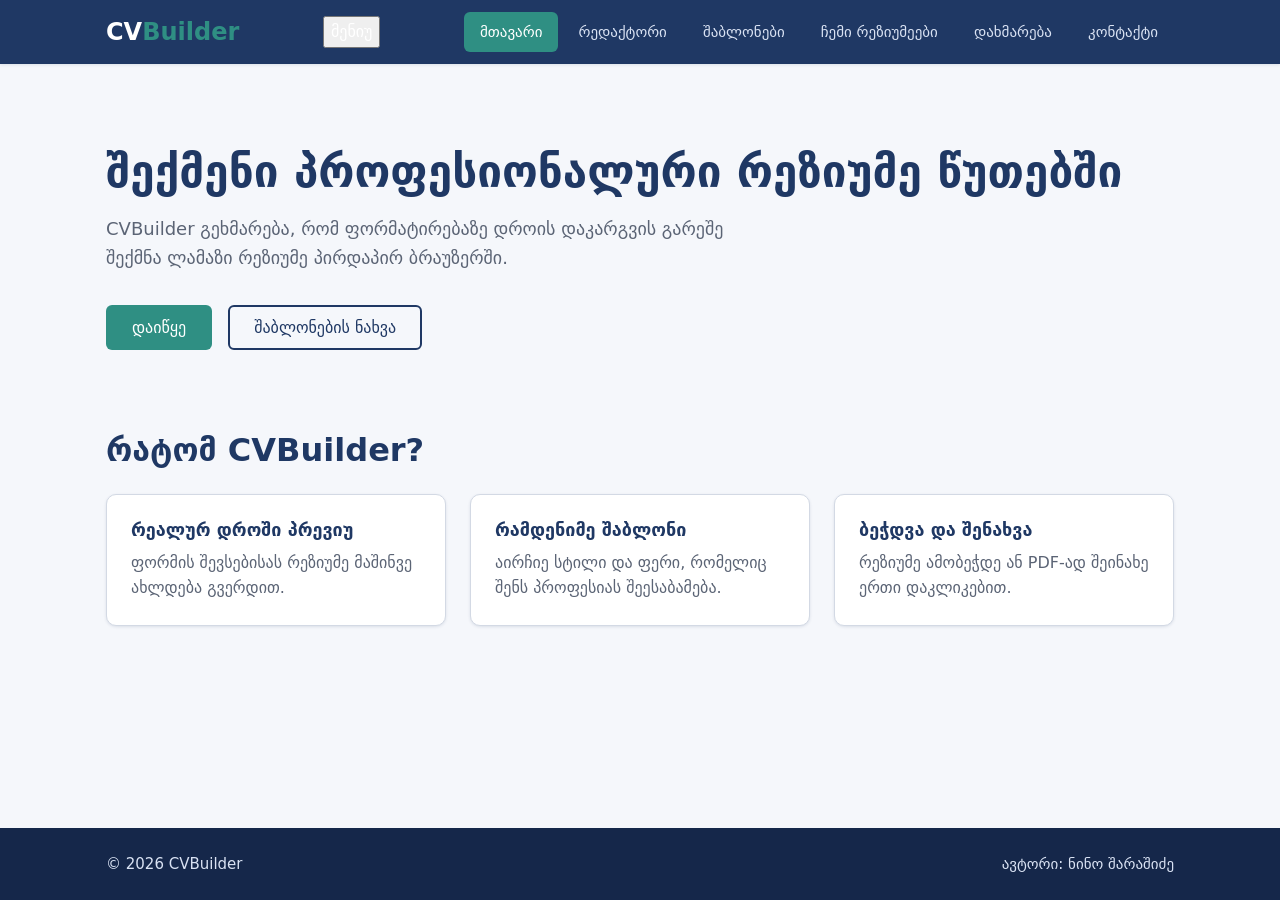
==== index.html @ b23bd36c "feat: add live preview editor, dynamic fields and saved CV list" ====
<!DOCTYPE html>
<html lang="ka">
<head>
  <meta charset="UTF-8">
  <meta name="viewport" content="width=device-width, initial-scale=1.0">
  <title>CVBuilder | მთავარი</title>
  <link rel="stylesheet" href="css/style.css">
  <link rel="stylesheet" href="css/layout.css">
  <link rel="stylesheet" href="css/components.css">
</head>
<body>
  <header class="site-header">
    <div class="container">
      <a class="logo" href="index.html">CV<span>Builder</span></a>
      <button type="button" class="nav-toggle" aria-expanded="false" aria-controls="site-nav">მენიუ</button>
      <nav class="site-nav" id="site-nav" aria-label="მთავარი ნავიგაცია">
        <ul>
          <li><a class="nav-link" href="index.html" aria-current="page">მთავარი</a></li>
          <li><a class="nav-link" href="pages/editor.html">რედაქტორი</a></li>
          <li><a class="nav-link" href="pages/templates.html">შაბლონები</a></li>
          <li><a class="nav-link" href="pages/my-cvs.html">ჩემი რეზიუმეები</a></li>
          <li><a class="nav-link" href="pages/help.html">დახმარება</a></li>
          <li><a class="nav-link" href="pages/contact.html">კონტაქტი</a></li>
        </ul>
      </nav>
    </div>
  </header>

  <main>
    <section class="hero">
      <h1>შექმენი პროფესიონალური რეზიუმე წუთებში</h1>
      <p>CVBuilder გეხმარება, რომ ფორმატირებაზე დროის დაკარგვის გარეშე შექმნა ლამაზი რეზიუმე პირდაპირ ბრაუზერში.</p>
      <div class="hero-actions">
        <a class="btn btn-primary" href="pages/editor.html">დაიწყე</a>
        <a class="btn btn-outline" href="pages/templates.html">შაბლონების ნახვა</a>
      </div>
    </section>

    <section>
      <h2>რატომ CVBuilder?</h2>
      <div class="card-grid" style="margin-top: var(--space-lg);">
        <article class="card">
          <h3>რეალურ დროში პრევიუ</h3>
          <p>ფორმის შევსებისას რეზიუმე მაშინვე ახლდება გვერდით.</p>
        </article>
        <article class="card">
          <h3>რამდენიმე შაბლონი</h3>
          <p>აირჩიე სტილი და ფერი, რომელიც შენს პროფესიას შეესაბამება.</p>
        </article>
        <article class="card">
          <h3>ბეჭდვა და შენახვა</h3>
          <p>რეზიუმე ამობეჭდე ან PDF-ად შეინახე ერთი დაკლიკებით.</p>
        </article>
      </div>
    </section>
  </main>

  <footer class="site-footer">
    <div class="container">
      <p>&copy; 2026 CVBuilder</p>
      <p>ავტორი: ნინო შარაშიძე</p>
    </div>
  </footer>

  <script type="module" src="js/main.js"></script>
</body>
</html>
---- css/style.css ----
/* ==========================================================
   CVBuilder | გლობალური სტილები
   CSS ცვლადები, reset და ტიპოგრაფია
   ========================================================== */

/* ---------- 1. CSS ცვლადები ---------- */
:root {
  /* ფერების პალიტრა */
  --color-primary: #1f3864;
  --color-primary-dark: #15274a;
  --color-primary-light: #d9e2f3;
  --color-accent: #2f8f83;
  --color-accent-dark: #236e64;
  --color-bg: #f5f7fb;
  --color-surface: #ffffff;
  --color-text: #1f2937;
  --color-text-muted: #5b6475;
  --color-border: #d3d9e4;
  --color-danger: #c0392b;
  --color-success: #2e7d32;

  /* შრიფტები */
  --font-main: "Noto Sans Georgian", "Sylfaen", system-ui, -apple-system, "Segoe UI", sans-serif;
  --font-mono: Consolas, "Courier New", monospace;

  /* ტექსტის ზომები */
  --fs-xs: 0.8125rem;
  --fs-sm: 0.9375rem;
  --fs-base: 1rem;
  --fs-lg: 1.125rem;
  --fs-xl: 1.5rem;
  --fs-2xl: 2rem;
  --fs-3xl: 2.75rem;

  /* წონა და line-height */
  --fw-regular: 400;
  --fw-medium: 500;
  --fw-bold: 700;
  --lh-tight: 1.25;
  --lh-base: 1.6;

  /* დაშორებები */
  --space-xs: 0.25rem;
  --space-sm: 0.5rem;
  --space-md: 1rem;
  --space-lg: 1.5rem;
  --space-xl: 2.5rem;
  --space-2xl: 4rem;

  /* ფორმები, ჩრდილები, ანიმაცია */
  --radius-sm: 6px;
  --radius-md: 10px;
  --radius-lg: 16px;
  --shadow-sm: 0 1px 3px rgba(31, 56, 100, 0.12);
  --shadow-md: 0 6px 18px rgba(31, 56, 100, 0.14);
  --transition: 0.2s ease;

  /* განლაგების ზომები */
  --container-width: 1100px;
  --header-height: 4rem;
}

/* ---------- 2. Reset ---------- */
*,
*::before,
*::after {
  box-sizing: border-box;
}

* {
  margin: 0;
}

img,
svg {
  display: block;
  max-width: 100%;
}

button,
input,
textarea,
select {
  font: inherit;
  color: inherit;
}

ul[class],
ol[class] {
  list-style: none;
  padding: 0;
}

/* ---------- 3. ტიპოგრაფია ---------- */
html {
  font-size: 100%;
  scroll-behavior: smooth;
}

body {
  font-family: var(--font-main);
  font-size: var(--fs-base);
  font-weight: var(--fw-regular);
  line-height: var(--lh-base);
  color: var(--color-text);
  background-color: var(--color-bg);
}

h1,
h2,
h3,
h4 {
  font-weight: var(--fw-bold);
  line-height: var(--lh-tight);
  color: var(--color-primary);
}

h1 {
  font-size: var(--fs-3xl);
}

h2 {
  font-size: var(--fs-2xl);
}

h3 {
  font-size: var(--fs-xl);
}

h4 {
  font-size: var(--fs-lg);
}

p {
  margin-bottom: var(--space-md);
}

a {
  color: var(--color-accent-dark);
  text-decoration: none;
  transition: color var(--transition);
}

a:hover {
  color: var(--color-primary);
  text-decoration: underline;
}

small,
.text-small {
  font-size: var(--fs-sm);
  color: var(--color-text-muted);
}

.text-muted {
  color: var(--color-text-muted);
}

code {
  font-family: var(--font-mono);
  font-size: var(--fs-sm);
  background-color: var(--color-primary-light);
  padding: 0 var(--space-xs);
  border-radius: var(--radius-sm);
}
---- css/layout.css ----
/* ==========================================================
   CVBuilder | განლაგება (Flexbox და Grid)
   ========================================================== */

/* ---------- გვერდის ჩონჩხი: header, main, footer ---------- */
body {
  display: flex;
  flex-direction: column;
  min-height: 100vh;
}

main {
  flex: 1;
  width: 100%;
  max-width: var(--container-width);
  margin-inline: auto;
  padding: var(--space-xl) var(--space-md);
}

.container {
  width: 100%;
  max-width: var(--container-width);
  margin-inline: auto;
  padding-inline: var(--space-md);
}

/* ---------- Header და ნავიგაცია (Flexbox) ---------- */
.site-header {
  background-color: var(--color-primary);
  color: var(--color-surface);
  box-shadow: var(--shadow-sm);
}

.site-header .container {
  display: flex;
  align-items: center;
  justify-content: space-between;
  flex-wrap: wrap;
  gap: var(--space-md);
  min-height: var(--header-height);
}

.site-nav ul {
  display: flex;
  flex-wrap: wrap;
  gap: var(--space-xs);
  list-style: none;
  padding: 0;
}

/* ---------- Footer (Flexbox) ---------- */
.site-footer {
  background-color: var(--color-primary-dark);
  color: var(--color-primary-light);
  font-size: var(--fs-sm);
}

.site-footer .container {
  display: flex;
  align-items: center;
  justify-content: space-between;
  flex-wrap: wrap;
  gap: var(--space-sm);
  padding-block: var(--space-lg);
}

.site-footer p {
  margin: 0;
}

/* ---------- გვერდის სათაური ---------- */
.page-header {
  margin-bottom: var(--space-xl);
}

.page-header h1 {
  margin-bottom: var(--space-sm);
}

.page-header p {
  font-size: var(--fs-lg);
  color: var(--color-text-muted);
  margin-bottom: 0;
}

/* ---------- Hero (მთავარი გვერდი) ---------- */
.hero {
  display: flex;
  flex-direction: column;
  align-items: flex-start;
  gap: var(--space-md);
  padding-block: var(--space-xl);
  margin-bottom: var(--space-xl);
}

.hero p {
  max-width: 40rem;
  font-size: var(--fs-lg);
  color: var(--color-text-muted);
}

.hero-actions {
  display: flex;
  flex-wrap: wrap;
  gap: var(--space-md);
}

/* ---------- ბარათების ბადე (Grid) ---------- */
.card-grid {
  display: grid;
  grid-template-columns: repeat(auto-fit, minmax(16rem, 1fr));
  gap: var(--space-lg);
}

/* ---------- რედაქტორი: ფორმა + პრევიუ (Grid) ---------- */
.editor-layout {
  display: grid;
  grid-template-columns: 1fr 1fr;
  gap: var(--space-lg);
  align-items: start;
}

.form-row {
  display: grid;
  grid-template-columns: 1fr 1fr;
  gap: var(--space-md);
}

/* ---------- Responsive ---------- */
@media (max-width: 900px) {
  .editor-layout {
    grid-template-columns: 1fr;
  }
}

@media (max-width: 600px) {
  .form-row {
    grid-template-columns: 1fr;
  }

  .site-header .container,
  .site-footer .container {
    flex-direction: column;
    align-items: flex-start;
  }
}
---- css/components.css ----
/* ==========================================================
   CVBuilder | კომპონენტები
   ლოგო, ნავიგაცია, ღილაკები, ბარათები, ფორმები, აკორდეონი
   ========================================================== */

/* ---------- ლოგო ---------- */
.logo {
  font-size: var(--fs-xl);
  font-weight: var(--fw-bold);
  color: var(--color-surface);
}

.logo:hover {
  color: var(--color-surface);
  text-decoration: none;
}

.logo span {
  color: var(--color-accent);
}

/* ---------- ნავიგაცია ---------- */
.nav-link {
  display: block;
  padding: var(--space-sm) var(--space-md);
  border-radius: var(--radius-sm);
  font-size: var(--fs-sm);
  font-weight: var(--fw-medium);
  color: var(--color-primary-light);
  transition: background-color var(--transition), color var(--transition);
}

.nav-link:hover {
  background-color: var(--color-primary-dark);
  color: var(--color-surface);
  text-decoration: none;
}

.nav-link[aria-current="page"] {
  background-color: var(--color-accent);
  color: var(--color-surface);
}

/* ---------- ღილაკები ---------- */
.btn {
  display: inline-block;
  padding: var(--space-sm) var(--space-lg);
  border: 2px solid transparent;
  border-radius: var(--radius-sm);
  font-size: var(--fs-base);
  font-weight: var(--fw-medium);
  line-height: var(--lh-base);
  text-align: center;
  cursor: pointer;
  transition: background-color var(--transition), color var(--transition), box-shadow var(--transition);
}

.btn:hover {
  text-decoration: none;
  box-shadow: var(--shadow-md);
}

.btn:focus-visible {
  outline: 3px solid var(--color-accent);
  outline-offset: 2px;
}

.btn-primary {
  background-color: var(--color-accent);
  color: var(--color-surface);
}

.btn-primary:hover {
  background-color: var(--color-accent-dark);
  color: var(--color-surface);
}

.btn-outline {
  background-color: transparent;
  border-color: var(--color-primary);
  color: var(--color-primary);
}

.btn-outline:hover {
  background-color: var(--color-primary);
  color: var(--color-surface);
}

.btn-danger {
  background-color: var(--color-danger);
  color: var(--color-surface);
}

/* ---------- ბარათები ---------- */
.card {
  display: flex;
  flex-direction: column;
  gap: var(--space-sm);
  padding: var(--space-lg);
  background-color: var(--color-surface);
  border: 1px solid var(--color-border);
  border-radius: var(--radius-md);
  box-shadow: var(--shadow-sm);
  transition: box-shadow var(--transition), transform var(--transition);
}

.card:hover {
  box-shadow: var(--shadow-md);
  transform: translateY(calc(var(--space-xs) * -1));
}

.card h3 {
  font-size: var(--fs-lg);
}

.card p {
  margin-bottom: 0;
  color: var(--color-text-muted);
}

.card .btn {
  align-self: flex-start;
  margin-top: auto;
}

.badge {
  align-self: flex-start;
  padding: var(--space-xs) var(--space-sm);
  background-color: var(--color-primary-light);
  color: var(--color-primary);
  border-radius: var(--radius-sm);
  font-size: var(--fs-xs);
  font-weight: var(--fw-bold);
}

/* ---------- ფორმის ველები ---------- */
.form-group {
  display: flex;
  flex-direction: column;
  gap: var(--space-xs);
  margin-bottom: var(--space-md);
}

.form-group label {
  font-size: var(--fs-sm);
  font-weight: var(--fw-medium);
  color: var(--color-primary);
}

input[type="text"],
input[type="email"],
input[type="tel"],
input[type="date"],
textarea,
select {
  width: 100%;
  padding: var(--space-sm) var(--space-md);
  background-color: var(--color-surface);
  border: 1px solid var(--color-border);
  border-radius: var(--radius-sm);
  transition: border-color var(--transition), box-shadow var(--transition);
}

textarea {
  min-height: 7rem;
  resize: vertical;
}

input:focus,
textarea:focus,
select:focus {
  outline: none;
  border-color: var(--color-accent);
  box-shadow: 0 0 0 3px var(--color-primary-light);
}

.field-error {
  font-size: var(--fs-xs);
  color: var(--color-danger);
}

fieldset {
  padding: var(--space-md);
  margin-bottom: var(--space-md);
  border: 1px solid var(--color-border);
  border-radius: var(--radius-md);
}

legend {
  padding-inline: var(--space-sm);
  font-weight: var(--fw-bold);
  color: var(--color-primary);
}

/* ---------- რეზიუმეს პრევიუს პანელი ---------- */
.preview-panel {
  min-height: 24rem;
  padding: var(--space-lg);
  background-color: var(--color-surface);
  border: 1px solid var(--color-border);
  border-radius: var(--radius-md);
  box-shadow: var(--shadow-md);
}

/* ---------- აკორდეონი (details) ---------- */
details {
  margin-bottom: var(--space-md);
  background-color: var(--color-surface);
  border: 1px solid var(--color-border);
  border-radius: var(--radius-md);
}

summary {
  padding: var(--space-md) var(--space-lg);
  font-weight: var(--fw-medium);
  color: var(--color-primary);
  cursor: pointer;
}

details[open] summary {
  border-bottom: 1px solid var(--color-border);
}

details p {
  padding: var(--space-md) var(--space-lg);
  margin: 0;
}
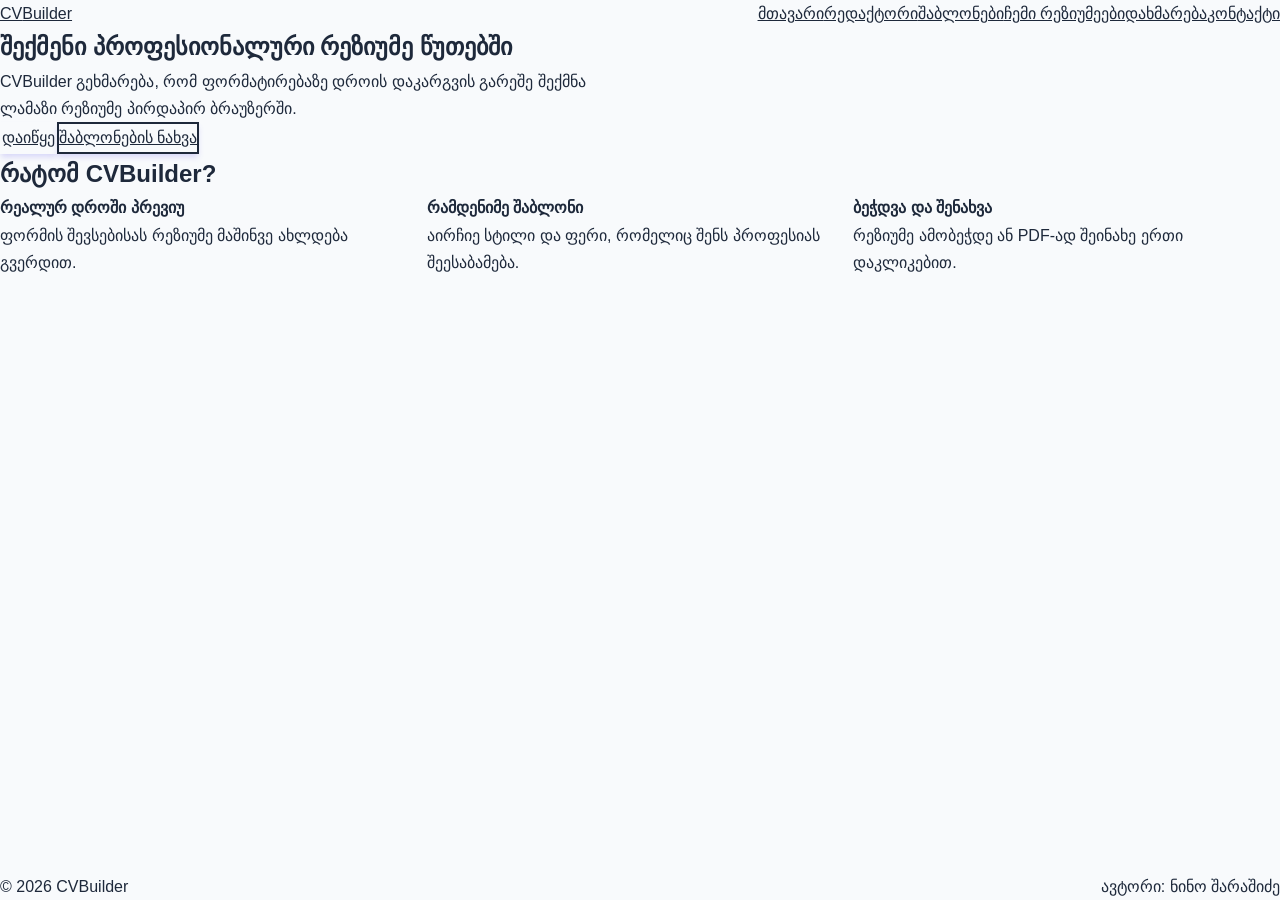
==== commit 3f9f360d: "Enhance UI design with modern variables, shadows, and smooth transitions" ====
--- a/index.html
+++ b/index.html
@@ -1,67 +1,87 @@
-<!DOCTYPE html>
+<!doctype html>
 <html lang="ka">
-<head>
-  <meta charset="UTF-8">
-  <meta name="viewport" content="width=device-width, initial-scale=1.0">
-  <title>CVBuilder | მთავარი</title>
-  <link rel="stylesheet" href="css/style.css">
-  <link rel="stylesheet" href="css/layout.css">
-  <link rel="stylesheet" href="css/components.css">
-</head>
-<body>
-  <header class="site-header">
-    <div class="container">
-      <a class="logo" href="index.html">CV<span>Builder</span></a>
-      <button type="button" class="nav-toggle" aria-expanded="false" aria-controls="site-nav">მენიუ</button>
-      <nav class="site-nav" id="site-nav" aria-label="მთავარი ნავიგაცია">
-        <ul>
-          <li><a class="nav-link" href="index.html" aria-current="page">მთავარი</a></li>
-          <li><a class="nav-link" href="pages/editor.html">რედაქტორი</a></li>
-          <li><a class="nav-link" href="pages/templates.html">შაბლონები</a></li>
-          <li><a class="nav-link" href="pages/my-cvs.html">ჩემი რეზიუმეები</a></li>
-          <li><a class="nav-link" href="pages/help.html">დახმარება</a></li>
-          <li><a class="nav-link" href="pages/contact.html">კონტაქტი</a></li>
-        </ul>
-      </nav>
-    </div>
-  </header>
+  <head>
+    <meta charset="UTF-8" />
+    <meta name="viewport" content="width=device-width, initial-scale=1.0" />
+    <title>CVBuilder | მთავარი</title>
+    <link rel="stylesheet" href="css/style.css" />
+    <link rel="stylesheet" href="css/layout.css" />
+    <link rel="stylesheet" href="css/components.css" />
+  </head>
+  <body>
+    <header class="site-header">
+      <div class="container">
+        <a class="logo" href="index.html">CV<span>Builder</span></a>
+        <button
+          type="button"
+          class="nav-toggle"
+          aria-expanded="false"
+          aria-controls="site-nav"
+        >
+          მენიუ
+        </button>
+        <nav class="site-nav" id="site-nav" aria-label="მთავარი ნავიგაცია">
+          <ul>
+            <li>
+              <a class="nav-link" href="index.html" aria-current="page"
+                >მთავარი</a
+              >
+            </li>
+            <li><a class="nav-link" href="pages/editor.html">რედაქტორი</a></li>
+            <li>
+              <a class="nav-link" href="pages/templates.html">შაბლონები</a>
+            </li>
+            <li>
+              <a class="nav-link" href="pages/my-cvs.html">ჩემი რეზიუმეები</a>
+            </li>
+            <li><a class="nav-link" href="pages/help.html">დახმარება</a></li>
+            <li><a class="nav-link" href="pages/contact.html">კონტაქტი</a></li>
+          </ul>
+        </nav>
+      </div>
+    </header>
 
-  <main>
-    <section class="hero">
-      <h1>შექმენი პროფესიონალური რეზიუმე წუთებში</h1>
-      <p>CVBuilder გეხმარება, რომ ფორმატირებაზე დროის დაკარგვის გარეშე შექმნა ლამაზი რეზიუმე პირდაპირ ბრაუზერში.</p>
-      <div class="hero-actions">
-        <a class="btn btn-primary" href="pages/editor.html">დაიწყე</a>
-        <a class="btn btn-outline" href="pages/templates.html">შაბლონების ნახვა</a>
+    <main>
+      <section class="hero">
+        <h1>შექმენი პროფესიონალური რეზიუმე წუთებში</h1>
+        <p>
+          CVBuilder გეხმარება, რომ ფორმატირებაზე დროის დაკარგვის გარეშე შექმნა
+          ლამაზი რეზიუმე პირდაპირ ბრაუზერში.
+        </p>
+        <div class="hero-actions">
+          <a class="btn btn-primary" href="pages/editor.html">დაიწყე</a>
+          <a class="btn btn-outline" href="pages/templates.html"
+            >შაბლონების ნახვა</a
+          >
+        </div>
+      </section>
+
+      <section>
+        <h2>რატომ CVBuilder?</h2>
+        <div class="card-grid" style="margin-top: var(--space-lg)">
+          <article class="card">
+            <h3>რეალურ დროში პრევიუ</h3>
+            <p>ფორმის შევსებისას რეზიუმე მაშინვე ახლდება გვერდით.</p>
+          </article>
+          <article class="card">
+            <h3>რამდენიმე შაბლონი</h3>
+            <p>აირჩიე სტილი და ფერი, რომელიც შენს პროფესიას შეესაბამება.</p>
+          </article>
+          <article class="card">
+            <h3>ბეჭდვა და შენახვა</h3>
+            <p>რეზიუმე ამობეჭდე ან PDF-ად შეინახე ერთი დაკლიკებით.</p>
+          </article>
+        </div>
+      </section>
+    </main>
+
+    <footer class="site-footer">
+      <div class="container">
+        <p>&copy; 2026 CVBuilder</p>
+        <p>ავტორი: ნინო შარაშიძე</p>
       </div>
-    </section>
+    </footer>
 
-    <section>
-      <h2>რატომ CVBuilder?</h2>
-      <div class="card-grid" style="margin-top: var(--space-lg);">
-        <article class="card">
-          <h3>რეალურ დროში პრევიუ</h3>
-          <p>ფორმის შევსებისას რეზიუმე მაშინვე ახლდება გვერდით.</p>
-        </article>
-        <article class="card">
-          <h3>რამდენიმე შაბლონი</h3>
-          <p>აირჩიე სტილი და ფერი, რომელიც შენს პროფესიას შეესაბამება.</p>
-        </article>
-        <article class="card">
-          <h3>ბეჭდვა და შენახვა</h3>
-          <p>რეზიუმე ამობეჭდე ან PDF-ად შეინახე ერთი დაკლიკებით.</p>
-        </article>
-      </div>
-    </section>
-  </main>
-
-  <footer class="site-footer">
-    <div class="container">
-      <p>&copy; 2026 CVBuilder</p>
-      <p>ავტორი: ნინო შარაშიძე</p>
-    </div>
-  </footer>
-
-  <script type="module" src="js/main.js"></script>
-</body>
+    <script type="module" src="js/main.js"></script>
+  </body>
 </html>
--- a/css/style.css
+++ b/css/style.css
@@ -1,165 +1,128 @@
-/* ==========================================================
-   CVBuilder | გლობალური სტილები
-   CSS ცვლადები, reset და ტიპოგრაფია
-   ========================================================== */
+/* ==========================================
+   CV Builder - Enhanced Modern Styles
+   ========================================== */
 
-/* ---------- 1. CSS ცვლადები ---------- */
 :root {
-  /* ფერების პალიტრა */
-  --color-primary: #1f3864;
-  --color-primary-dark: #15274a;
-  --color-primary-light: #d9e2f3;
-  --color-accent: #2f8f83;
-  --color-accent-dark: #236e64;
-  --color-bg: #f5f7fb;
-  --color-surface: #ffffff;
-  --color-text: #1f2937;
-  --color-text-muted: #5b6475;
-  --color-border: #d3d9e4;
-  --color-danger: #c0392b;
-  --color-success: #2e7d32;
-
-  /* შრიფტები */
-  --font-main: "Noto Sans Georgian", "Sylfaen", system-ui, -apple-system, "Segoe UI", sans-serif;
-  --font-mono: Consolas, "Courier New", monospace;
-
-  /* ტექსტის ზომები */
-  --fs-xs: 0.8125rem;
-  --fs-sm: 0.9375rem;
-  --fs-base: 1rem;
-  --fs-lg: 1.125rem;
-  --fs-xl: 1.5rem;
-  --fs-2xl: 2rem;
-  --fs-3xl: 2.75rem;
-
-  /* წონა და line-height */
-  --fw-regular: 400;
-  --fw-medium: 500;
-  --fw-bold: 700;
-  --lh-tight: 1.25;
-  --lh-base: 1.6;
-
-  /* დაშორებები */
-  --space-xs: 0.25rem;
-  --space-sm: 0.5rem;
-  --space-md: 1rem;
-  --space-lg: 1.5rem;
-  --space-xl: 2.5rem;
-  --space-2xl: 4rem;
-
-  /* ფორმები, ჩრდილები, ანიმაცია */
-  --radius-sm: 6px;
-  --radius-md: 10px;
-  --radius-lg: 16px;
-  --shadow-sm: 0 1px 3px rgba(31, 56, 100, 0.12);
-  --shadow-md: 0 6px 18px rgba(31, 56, 100, 0.14);
-  --transition: 0.2s ease;
-
-  /* განლაგების ზომები */
-  --container-width: 1100px;
-  --header-height: 4rem;
-}
-
-/* ---------- 2. Reset ---------- */
-*,
-*::before,
-*::after {
-  box-sizing: border-box;
+  --primary-color: #4f46e5;
+  --primary-hover: #4338ca;
+  --bg-color: #f8fafc;
+  --card-bg: #ffffff;
+  --text-main: #1e293b;
+  --text-muted: #64748b;
+  --border-color: #e2e8f0;
+  --transition-smooth: all 0.3s cubic-bezier(0.4, 0, 0.2, 1);
 }
 
 * {
+  box-sizing: border-box;
   margin: 0;
-}
-
-img,
-svg {
-  display: block;
-  max-width: 100%;
-}
-
-button,
-input,
-textarea,
-select {
-  font: inherit;
-  color: inherit;
-}
-
-ul[class],
-ol[class] {
-  list-style: none;
   padding: 0;
-}
-
-/* ---------- 3. ტიპოგრაფია ---------- */
-html {
-  font-size: 100%;
-  scroll-behavior: smooth;
+  font-family: "Inter", "Segoe UI", Tahoma, Geneva, Verdana, sans-serif;
 }
 
 body {
-  font-family: var(--font-main);
-  font-size: var(--fs-base);
-  font-weight: var(--fw-regular);
-  line-height: var(--lh-base);
-  color: var(--color-text);
-  background-color: var(--color-bg);
+  background-color: var(--bg-color);
+  color: var(--text-main);
+  line-height: 1.7;
+  display: flex;
+  flex-direction: column;
+  min-height: 100vh;
 }
 
-h1,
-h2,
-h3,
-h4 {
-  font-weight: var(--fw-bold);
-  line-height: var(--lh-tight);
-  color: var(--color-primary);
+/* Navbar */
+.navbar {
+  background: #ffffff;
+  border-bottom: 1px solid var(--border-color);
+  padding: 16px 0;
+  position: sticky;
+  top: 0;
+  z-index: 100;
+  box-shadow: 0 1px 3px rgba(0, 0, 0, 0.05);
 }
 
-h1 {
-  font-size: var(--fs-3xl);
+.navbar .container {
+  display: flex;
+  justify-content: space-between;
+  align-items: center;
+  max-width: 1200px;
+  margin: 0 auto;
+  padding: 0 24px;
 }
 
-h2 {
-  font-size: var(--fs-2xl);
+.navbar h1 {
+  font-size: 1.5rem;
+  font-weight: 700;
+  color: var(--primary-color);
 }
 
-h3 {
-  font-size: var(--fs-xl);
+.navbar nav a {
+  color: var(--text-muted);
+  text-decoration: none;
+  margin-left: 24px;
+  font-weight: 500;
+  transition: var(--transition-smooth);
 }
 
-h4 {
-  font-size: var(--fs-lg);
+.navbar nav a:hover,
+.navbar nav a.active {
+  color: var(--primary-color);
 }
 
-p {
-  margin-bottom: var(--space-md);
+/* Container */
+.container {
+  width: 100%;
+  max-width: 1200px;
+  margin: 0 auto;
+  padding: 0 24px;
 }
 
-a {
-  color: var(--color-accent-dark);
-  text-decoration: none;
-  transition: color var(--transition);
+/* Main Content & Cards */
+main {
+  flex: 1;
+  padding: 40px 0;
 }
 
-a:hover {
-  color: var(--color-primary);
-  text-decoration: underline;
+/* Buttons */
+.btn,
+button,
+.btn-select-template {
+  background-color: var(--primary-color);
+  color: white;
+  border: none;
+  padding: 10px 20px;
+  border-radius: 8px;
+  font-weight: 600;
+  cursor: pointer;
+  transition: var(--transition-smooth);
+  box-shadow: 0 4px 6px -1px rgba(79, 70, 229, 0.2);
 }
 
-small,
-.text-small {
-  font-size: var(--fs-sm);
-  color: var(--color-text-muted);
+.btn:hover,
+button:hover,
+.btn-select-template:hover {
+  background-color: var(--primary-hover);
+  transform: translateY(-2px);
+  box-shadow: 0 6px 12px -2px rgba(79, 70, 229, 0.3);
 }
 
-.text-muted {
-  color: var(--color-text-muted);
+/* Footer */
+.footer {
+  background: #ffffff;
+  border-top: 1px solid var(--border-color);
+  color: var(--text-muted);
+  text-align: center;
+  padding: 24px 0;
+  margin-top: auto;
+  font-size: 0.9rem;
 }
 
-code {
-  font-family: var(--font-mono);
-  font-size: var(--fs-sm);
-  background-color: var(--color-primary-light);
-  padding: 0 var(--space-xs);
-  border-radius: var(--radius-sm);
+/* Responsive */
+@media (max-width: 768px) {
+  .navbar .container {
+    flex-direction: column;
+    gap: 12px;
+  }
+  .navbar nav a {
+    margin: 0 10px;
+  }
 }
--- a/css/layout.css
+++ b/css/layout.css
@@ -126,21 +126,76 @@
   gap: var(--space-md);
 }
 
+/* ---------- ინსტრუმენტთა პანელი (ძებნა + ფილტრი) ---------- */
+.toolbar {
+  display: grid;
+  grid-template-columns: 2fr 1fr;
+  gap: var(--space-md);
+  margin-bottom: var(--space-lg);
+}
+
+.contact-form {
+  max-width: 36rem;
+}
+
 /* ---------- Responsive ---------- */
+
+/* დესკტოპი: პრევიუ ეკრანზე რჩება სქროლისას */
+@media (min-width: 901px) {
+  .preview-panel {
+    position: sticky;
+    top: var(--space-lg);
+    max-height: calc(100vh - var(--space-xl));
+    overflow-y: auto;
+  }
+}
+
+/* ტაბლეტი */
 @media (max-width: 900px) {
   .editor-layout {
     grid-template-columns: 1fr;
   }
-}
-
-@media (max-width: 600px) {
+
+  main {
+    padding-block: var(--space-lg);
+  }
+}
+
+/* მობილური */
+@media (max-width: 700px) {
+  .site-header .nav-toggle {
+    display: inline-block;
+  }
+
+  .site-nav {
+    display: none;
+    width: 100%;
+    padding-bottom: var(--space-md);
+  }
+
+  .site-nav.is-open {
+    display: block;
+  }
+
+  .site-nav ul {
+    flex-direction: column;
+  }
+
+  .toolbar,
   .form-row {
     grid-template-columns: 1fr;
   }
 
-  .site-header .container,
   .site-footer .container {
     flex-direction: column;
     align-items: flex-start;
   }
-}
+
+  .input-with-button {
+    flex-direction: column;
+  }
+
+  .modal__actions .btn {
+    flex: 1 1 100%;
+  }
+}
--- a/css/components.css
+++ b/css/components.css
@@ -151,6 +151,7 @@
 input[type="email"],
 input[type="tel"],
 input[type="date"],
+input[type="search"],
 textarea,
 select {
   width: 100%;
@@ -179,6 +180,22 @@
   color: var(--color-danger);
 }
 
+input[aria-invalid="true"],
+textarea[aria-invalid="true"],
+select[aria-invalid="true"] {
+  border-color: var(--color-danger);
+}
+
+input[aria-invalid="true"]:focus,
+textarea[aria-invalid="true"]:focus {
+  box-shadow: 0 0 0 3px var(--color-primary-light);
+}
+
+.required-mark {
+  color: var(--color-danger);
+  font-weight: var(--fw-bold);
+}
+
 fieldset {
   padding: var(--space-md);
   margin-bottom: var(--space-md);
@@ -225,3 +242,308 @@
   padding: var(--space-md) var(--space-lg);
   margin: 0;
 }
+
+/* ---------- ნავიგაციის გადამრთველი ---------- */
+.nav-toggle {
+  padding: var(--space-sm) var(--space-md);
+  background-color: transparent;
+  border: 2px solid var(--color-primary-light);
+  border-radius: var(--radius-sm);
+  color: var(--color-surface);
+  font-size: var(--fs-lg);
+  line-height: 1;
+  cursor: pointer;
+}
+
+.nav-toggle:hover {
+  background-color: var(--color-primary-dark);
+}
+
+/* ---------- ვალიდაცია ---------- */
+input.is-invalid,
+textarea.is-invalid,
+select.is-invalid {
+  border-color: var(--color-danger);
+}
+
+input.is-invalid:focus,
+textarea.is-invalid:focus {
+  box-shadow: 0 0 0 3px var(--color-bg);
+}
+
+.field-error {
+  color: var(--color-danger);
+  font-size: var(--fs-xs);
+  font-weight: var(--fw-medium);
+}
+
+/* ---------- პატარა ღილაკი და ფილტრის ღილაკები ---------- */
+.btn-small {
+  padding: var(--space-xs) var(--space-md);
+  font-size: var(--fs-sm);
+}
+
+.filter-btn {
+  padding: var(--space-xs) var(--space-md);
+  background-color: var(--color-surface);
+  border: 1px solid var(--color-border);
+  border-radius: var(--radius-lg);
+  font-size: var(--fs-sm);
+  cursor: pointer;
+  transition: background-color var(--transition), color var(--transition);
+}
+
+.filter-btn:hover {
+  background-color: var(--color-primary-light);
+}
+
+.filter-btn[aria-pressed="true"] {
+  background-color: var(--color-primary);
+  border-color: var(--color-primary);
+  color: var(--color-surface);
+}
+
+/* ---------- უნარების ჩიპები ---------- */
+.chip-list {
+  display: flex;
+  flex-wrap: wrap;
+  gap: var(--space-sm);
+  margin-top: var(--space-md);
+  padding: 0;
+  list-style: none;
+}
+
+.chip {
+  display: inline-flex;
+  align-items: center;
+  gap: var(--space-sm);
+  padding: var(--space-xs) var(--space-sm) var(--space-xs) var(--space-md);
+  background-color: var(--color-primary-light);
+  border-radius: var(--radius-lg);
+  font-size: var(--fs-sm);
+  color: var(--color-primary);
+}
+
+.chip button {
+  width: 1.5rem;
+  height: 1.5rem;
+  padding: 0;
+  background-color: var(--color-surface);
+  border: none;
+  border-radius: 50%;
+  line-height: 1;
+  cursor: pointer;
+}
+
+.chip button:hover {
+  background-color: var(--color-danger);
+  color: var(--color-surface);
+}
+
+/* ---------- ცარიელი მდგომარეობა ---------- */
+.empty-state {
+  padding: var(--space-xl);
+  text-align: center;
+  background-color: var(--color-surface);
+  border: 2px dashed var(--color-border);
+  border-radius: var(--radius-md);
+}
+
+/* ---------- მოდალური ფანჯარა ---------- */
+.modal {
+  width: 100%;
+  max-width: 28rem;
+  max-height: 90vh;
+  overflow-y: auto;
+  padding: var(--space-lg);
+  background-color: var(--color-surface);
+  border-radius: var(--radius-md);
+  box-shadow: var(--shadow-md);
+}
+
+.modal h2 {
+  margin-bottom: var(--space-md);
+  font-size: var(--fs-xl);
+}
+
+.modal-body {
+  margin-bottom: var(--space-lg);
+  color: var(--color-text-muted);
+}
+
+.modal-body p {
+  margin-bottom: var(--space-sm);
+}
+
+.modal-actions {
+  display: flex;
+  flex-wrap: wrap;
+  justify-content: flex-end;
+  gap: var(--space-sm);
+}
+
+/* ---------- მენიუს ღილაკი (ჩანს მხოლოდ მობილურზე) ---------- */
+.nav-toggle {
+  display: none;
+  padding: var(--space-sm) var(--space-md);
+  background-color: transparent;
+  border: 1px solid var(--color-primary-light);
+  border-radius: var(--radius-sm);
+  color: var(--color-surface);
+  font-weight: var(--fw-medium);
+  cursor: pointer;
+}
+
+.nav-toggle:hover {
+  background-color: var(--color-primary-dark);
+}
+
+/* ---------- ბარათის ღილაკების რიგი ---------- */
+.card__actions {
+  display: flex;
+  flex-wrap: wrap;
+  gap: var(--space-sm);
+  margin-top: auto;
+  padding-top: var(--space-sm);
+}
+
+.card .card__actions .btn {
+  margin-top: 0;
+}
+
+/* ---------- ფორმის დამატებითი ელემენტები ---------- */
+.input-with-button {
+  display: flex;
+  gap: var(--space-sm);
+}
+
+.form-actions {
+  display: flex;
+  flex-wrap: wrap;
+  gap: var(--space-md);
+}
+
+.exp-item {
+  display: grid;
+  gap: var(--space-xs);
+  padding: var(--space-md);
+  margin-bottom: var(--space-md);
+  background-color: var(--color-bg);
+  border: 1px solid var(--color-border);
+  border-radius: var(--radius-md);
+}
+
+.exp-item__remove {
+  justify-self: start;
+}
+
+.chip-list {
+  display: flex;
+  flex-wrap: wrap;
+  gap: var(--space-sm);
+  list-style: none;
+  padding: 0;
+}
+
+.chip {
+  display: inline-flex;
+  align-items: center;
+  gap: var(--space-xs);
+  padding: var(--space-xs) var(--space-sm);
+  background-color: var(--color-primary-light);
+  color: var(--color-primary);
+  border-radius: var(--radius-lg);
+  font-size: var(--fs-sm);
+}
+
+.chip button {
+  padding: 0 var(--space-xs);
+  background: none;
+  border: none;
+  color: var(--color-primary);
+  font-size: var(--fs-lg);
+  line-height: 1;
+  cursor: pointer;
+}
+
+.chip button:hover {
+  color: var(--color-danger);
+}
+
+.preview-title {
+  margin-bottom: var(--space-md);
+  font-size: var(--fs-lg);
+}
+
+/* ---------- მოდალური ფანჯარა ---------- */
+body.modal-open {
+  overflow: hidden;
+}
+
+.modal-overlay {
+  position: fixed;
+  inset: 0;
+  z-index: var(--z-modal);
+  display: flex;
+  align-items: center;
+  justify-content: center;
+  padding: var(--space-md);
+  background-color: var(--color-overlay);
+}
+
+.modal {
+  display: flex;
+  flex-direction: column;
+  gap: var(--space-md);
+  width: 100%;
+  max-width: 36rem;
+  max-height: 90vh;
+  padding: var(--space-lg);
+  overflow-y: auto;
+  background-color: var(--color-surface);
+  border-radius: var(--radius-lg);
+  box-shadow: var(--shadow-md);
+}
+
+.modal__header {
+  display: flex;
+  align-items: center;
+  justify-content: space-between;
+  gap: var(--space-md);
+}
+
+.modal__header h2 {
+  font-size: var(--fs-xl);
+}
+
+.modal__close {
+  padding: 0 var(--space-sm);
+  background: none;
+  border: none;
+  border-radius: var(--radius-sm);
+  color: var(--color-text-muted);
+  font-size: var(--fs-2xl);
+  line-height: 1;
+  cursor: pointer;
+}
+
+.modal__close:hover {
+  color: var(--color-danger);
+}
+
+.modal__body p {
+  margin-bottom: 0;
+}
+
+.modal__actions {
+  display: flex;
+  flex-wrap: wrap;
+  justify-content: flex-end;
+  gap: var(--space-sm);
+}
+
+.modal-preview {
+  padding: var(--space-md);
+  background-color: var(--color-bg);
+  border-radius: var(--radius-md);
+}
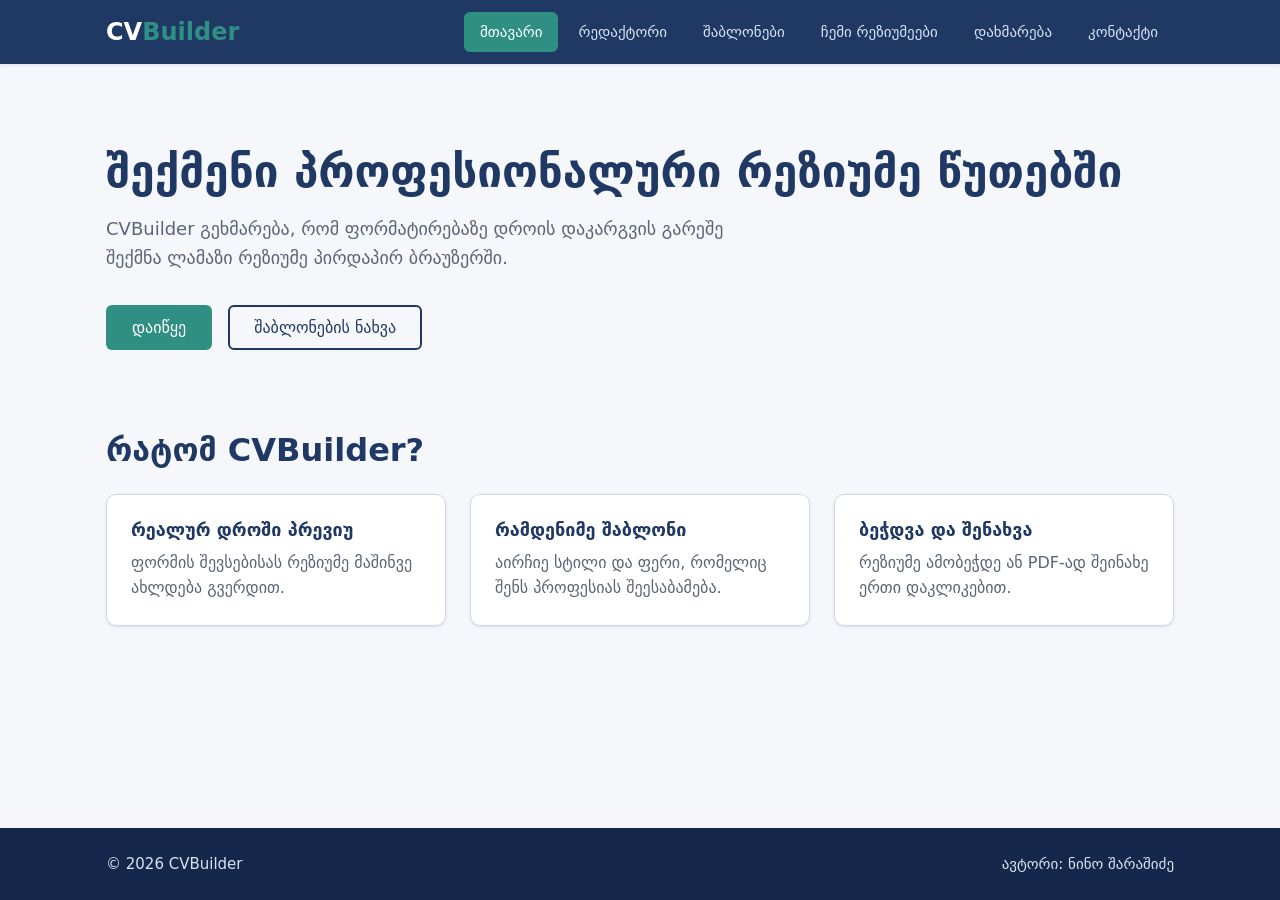
==== commit 8e559ec8: "style: add CSS variables, global styles and responsive layout" ====
--- a/css/style.css
+++ b/css/style.css
@@ -1,128 +1,184 @@
-/* ==========================================
-   CV Builder - Enhanced Modern Styles
-   ========================================== */
+/* ==========================================================
+   CVBuilder | გლობალური სტილები
+   CSS ცვლადები, reset და ტიპოგრაფია
+   ========================================================== */
 
+/* ---------- 1. CSS ცვლადები ---------- */
 :root {
-  --primary-color: #4f46e5;
-  --primary-hover: #4338ca;
-  --bg-color: #f8fafc;
-  --card-bg: #ffffff;
-  --text-main: #1e293b;
-  --text-muted: #64748b;
-  --border-color: #e2e8f0;
-  --transition-smooth: all 0.3s cubic-bezier(0.4, 0, 0.2, 1);
+  /* ფერების პალიტრა */
+  --color-primary: #1f3864;
+  --color-primary-dark: #15274a;
+  --color-primary-light: #d9e2f3;
+  --color-accent: #2f8f83;
+  --color-accent-dark: #236e64;
+  --color-bg: #f5f7fb;
+  --color-surface: #ffffff;
+  --color-text: #1f2937;
+  --color-text-muted: #5b6475;
+  --color-border: #d3d9e4;
+  --color-danger: #c0392b;
+  --color-success: #2e7d32;
+
+  /* შრიფტები */
+  --font-main:
+    "Noto Sans Georgian", "Sylfaen", system-ui, -apple-system, "Segoe UI",
+    sans-serif;
+  --font-mono: Consolas, "Courier New", monospace;
+
+  /* ტექსტის ზომები */
+  --fs-xs: 0.8125rem;
+  --fs-sm: 0.9375rem;
+  --fs-base: 1rem;
+  --fs-lg: 1.125rem;
+  --fs-xl: 1.5rem;
+  --fs-2xl: 2rem;
+  --fs-3xl: 2.75rem;
+
+  /* წონა და line-height */
+  --fw-regular: 400;
+  --fw-medium: 500;
+  --fw-bold: 700;
+  --lh-tight: 1.25;
+  --lh-base: 1.6;
+
+  /* დაშორებები */
+  --space-xs: 0.25rem;
+  --space-sm: 0.5rem;
+  --space-md: 1rem;
+  --space-lg: 1.5rem;
+  --space-xl: 2.5rem;
+  --space-2xl: 4rem;
+
+  /* ფორმები, ჩრდილები, ანიმაცია */
+  --radius-sm: 6px;
+  --radius-md: 10px;
+  --radius-lg: 16px;
+  --shadow-sm: 0 1px 3px rgba(31, 56, 100, 0.12);
+  --shadow-md: 0 6px 18px rgba(31, 56, 100, 0.14);
+  --transition: 0.2s ease;
+
+  /* განლაგების ზომები */
+  --container-width: 1100px;
+  --header-height: 4rem;
+
+  /* მოდალური ფანჯარა */
+  --color-overlay: rgba(21, 39, 74, 0.6);
+  --z-modal: 100;
+}
+
+/* მცირე ეკრანებზე ზომების შემცირება */
+@media (max-width: 600px) {
+  :root {
+    --fs-3xl: 2rem;
+    --fs-2xl: 1.625rem;
+    --fs-xl: 1.25rem;
+  }
+}
+
+/* ---------- 2. Reset ---------- */
+[hidden] {
+  display: none !important;
+}
+
+*,
+*::before,
+*::after {
+  box-sizing: border-box;
 }
 
 * {
-  box-sizing: border-box;
   margin: 0;
+}
+
+img,
+svg {
+  display: block;
+  max-width: 100%;
+}
+
+button,
+input,
+textarea,
+select {
+  font: inherit;
+  color: inherit;
+}
+
+ul[class],
+ol[class] {
+  list-style: none;
   padding: 0;
-  font-family: "Inter", "Segoe UI", Tahoma, Geneva, Verdana, sans-serif;
+}
+
+/* ---------- 3. ტიპოგრაფია ---------- */
+html {
+  font-size: 100%;
+  scroll-behavior: smooth;
 }
 
 body {
-  background-color: var(--bg-color);
-  color: var(--text-main);
-  line-height: 1.7;
-  display: flex;
-  flex-direction: column;
-  min-height: 100vh;
+  font-family: var(--font-main);
+  font-size: var(--fs-base);
+  font-weight: var(--fw-regular);
+  line-height: var(--lh-base);
+  color: var(--color-text);
+  background-color: var(--color-bg);
 }
 
-/* Navbar */
-.navbar {
-  background: #ffffff;
-  border-bottom: 1px solid var(--border-color);
-  padding: 16px 0;
-  position: sticky;
-  top: 0;
-  z-index: 100;
-  box-shadow: 0 1px 3px rgba(0, 0, 0, 0.05);
+h1,
+h2,
+h3,
+h4 {
+  font-weight: var(--fw-bold);
+  line-height: var(--lh-tight);
+  color: var(--color-primary);
 }
 
-.navbar .container {
-  display: flex;
-  justify-content: space-between;
-  align-items: center;
-  max-width: 1200px;
-  margin: 0 auto;
-  padding: 0 24px;
+h1 {
+  font-size: var(--fs-3xl);
 }
 
-.navbar h1 {
-  font-size: 1.5rem;
-  font-weight: 700;
-  color: var(--primary-color);
+h2 {
+  font-size: var(--fs-2xl);
 }
 
-.navbar nav a {
-  color: var(--text-muted);
-  text-decoration: none;
-  margin-left: 24px;
-  font-weight: 500;
-  transition: var(--transition-smooth);
+h3 {
+  font-size: var(--fs-xl);
 }
 
-.navbar nav a:hover,
-.navbar nav a.active {
-  color: var(--primary-color);
+h4 {
+  font-size: var(--fs-lg);
 }
 
-/* Container */
-.container {
-  width: 100%;
-  max-width: 1200px;
-  margin: 0 auto;
-  padding: 0 24px;
+p {
+  margin-bottom: var(--space-md);
 }
 
-/* Main Content & Cards */
-main {
-  flex: 1;
-  padding: 40px 0;
+a {
+  color: var(--color-accent-dark);
+  text-decoration: none;
+  transition: color var(--transition);
 }
 
-/* Buttons */
-.btn,
-button,
-.btn-select-template {
-  background-color: var(--primary-color);
-  color: white;
-  border: none;
-  padding: 10px 20px;
-  border-radius: 8px;
-  font-weight: 600;
-  cursor: pointer;
-  transition: var(--transition-smooth);
-  box-shadow: 0 4px 6px -1px rgba(79, 70, 229, 0.2);
+a:hover {
+  color: var(--color-primary);
+  text-decoration: underline;
 }
 
-.btn:hover,
-button:hover,
-.btn-select-template:hover {
-  background-color: var(--primary-hover);
-  transform: translateY(-2px);
-  box-shadow: 0 6px 12px -2px rgba(79, 70, 229, 0.3);
+small,
+.text-small {
+  font-size: var(--fs-sm);
+  color: var(--color-text-muted);
 }
 
-/* Footer */
-.footer {
-  background: #ffffff;
-  border-top: 1px solid var(--border-color);
-  color: var(--text-muted);
-  text-align: center;
-  padding: 24px 0;
-  margin-top: auto;
-  font-size: 0.9rem;
+.text-muted {
+  color: var(--color-text-muted);
 }
 
-/* Responsive */
-@media (max-width: 768px) {
-  .navbar .container {
-    flex-direction: column;
-    gap: 12px;
-  }
-  .navbar nav a {
-    margin: 0 10px;
-  }
+code {
+  font-family: var(--font-mono);
+  font-size: var(--fs-sm);
+  background-color: var(--color-primary-light);
+  padding: 0 var(--space-xs);
+  border-radius: var(--radius-sm);
 }
--- a/css/components.css
+++ b/css/components.css
@@ -27,7 +27,9 @@
   font-size: var(--fs-sm);
   font-weight: var(--fw-medium);
   color: var(--color-primary-light);
-  transition: background-color var(--transition), color var(--transition);
+  transition:
+    background-color var(--transition),
+    color var(--transition);
 }
 
 .nav-link:hover {
@@ -52,7 +54,10 @@
   line-height: var(--lh-base);
   text-align: center;
   cursor: pointer;
-  transition: background-color var(--transition), color var(--transition), box-shadow var(--transition);
+  transition:
+    background-color var(--transition),
+    color var(--transition),
+    box-shadow var(--transition);
 }
 
 .btn:hover {
@@ -101,7 +106,9 @@
   border: 1px solid var(--color-border);
   border-radius: var(--radius-md);
   box-shadow: var(--shadow-sm);
-  transition: box-shadow var(--transition), transform var(--transition);
+  transition:
+    box-shadow var(--transition),
+    transform var(--transition);
 }
 
 .card:hover {
@@ -159,7 +166,9 @@
   background-color: var(--color-surface);
   border: 1px solid var(--color-border);
   border-radius: var(--radius-sm);
-  transition: border-color var(--transition), box-shadow var(--transition);
+  transition:
+    border-color var(--transition),
+    box-shadow var(--transition);
 }
 
 textarea {
@@ -290,7 +299,9 @@
   border-radius: var(--radius-lg);
   font-size: var(--fs-sm);
   cursor: pointer;
-  transition: background-color var(--transition), color var(--transition);
+  transition:
+    background-color var(--transition),
+    color var(--transition);
 }
 
 .filter-btn:hover {
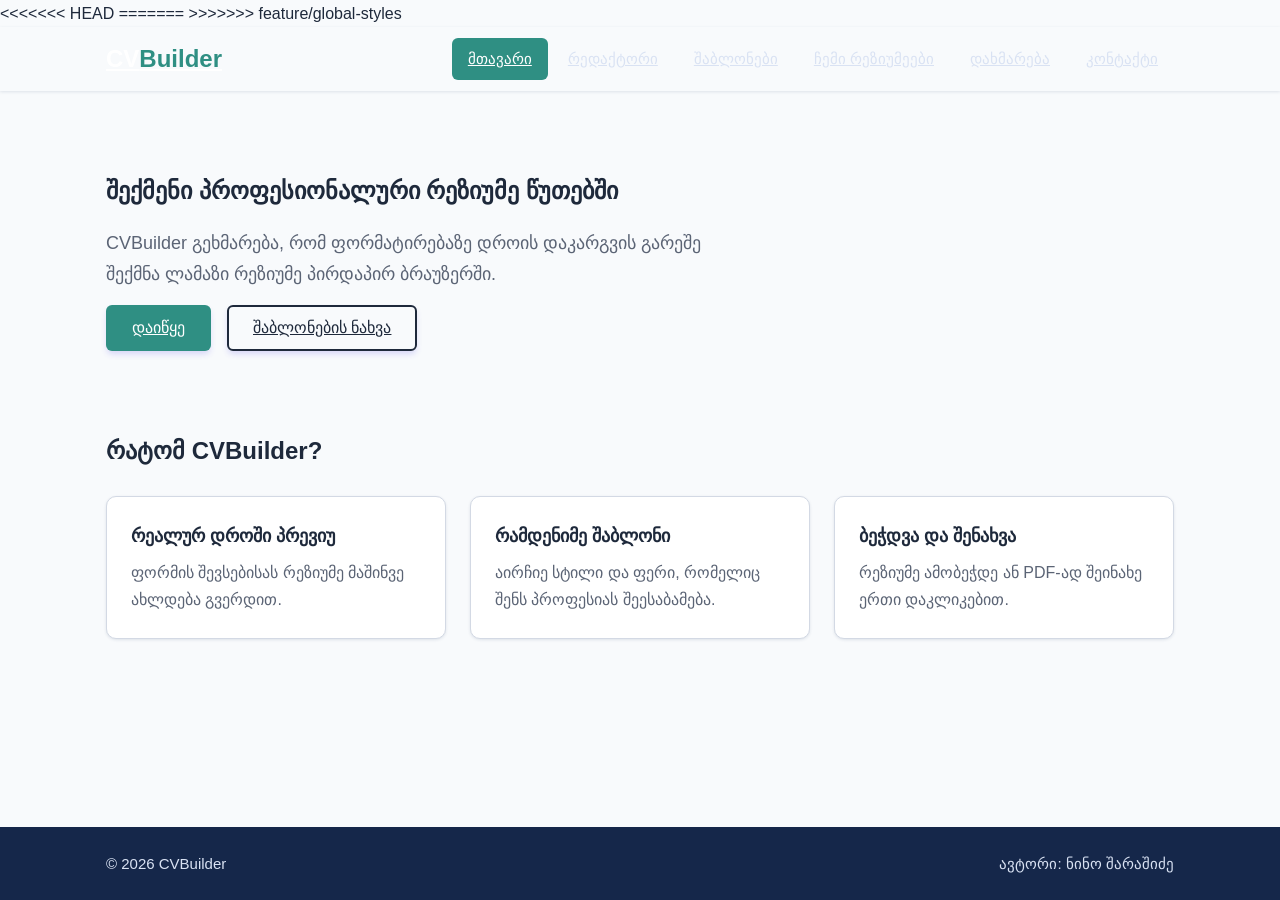
==== commit a1c84dd5: "fix: resolve merge conflicts and accept both changes for global styles" ====
--- a/index.html
+++ b/index.html
@@ -4,9 +4,15 @@
     <meta charset="UTF-8" />
     <meta name="viewport" content="width=device-width, initial-scale=1.0" />
     <title>CVBuilder | მთავარი</title>
+<<<<<<< HEAD
+    <link rel="stylesheet" href="./css/style.css" />
+    <link rel="stylesheet" href="./css/layout.css" />
+    <link rel="stylesheet" href="./css/components.css" />
+=======
     <link rel="stylesheet" href="css/style.css" />
     <link rel="stylesheet" href="css/layout.css" />
     <link rel="stylesheet" href="css/components.css" />
+>>>>>>> feature/global-styles
   </head>
   <body>
     <header class="site-header">
--- a/css/style.css
+++ b/css/style.css
@@ -1,10 +1,18 @@
-/* ==========================================================
-   CVBuilder | გლობალური სტილები
-   CSS ცვლადები, reset და ტიპოგრაფია
-   ========================================================== */
-
-/* ---------- 1. CSS ცვლადები ---------- */
+/* ==========================================
+   CV Builder - Enhanced Modern Styles
+   ========================================== */
+
 :root {
+<<<<<<< HEAD
+  --primary-color: #4f46e5;
+  --primary-hover: #4338ca;
+  --bg-color: #f8fafc;
+  --card-bg: #ffffff;
+  --text-main: #1e293b;
+  --text-muted: #64748b;
+  --border-color: #e2e8f0;
+  --transition-smooth: all 0.3s cubic-bezier(0.4, 0, 0.2, 1);
+=======
   /* ფერების პალიტრა */
   --color-primary: #1f3864;
   --color-primary-dark: #15274a;
@@ -84,101 +92,119 @@
 *::before,
 *::after {
   box-sizing: border-box;
+>>>>>>> feature/global-styles
 }
 
 * {
+  box-sizing: border-box;
   margin: 0;
-}
-
-img,
-svg {
-  display: block;
-  max-width: 100%;
-}
-
+  padding: 0;
+  font-family: "Inter", "Segoe UI", Tahoma, Geneva, Verdana, sans-serif;
+}
+
+body {
+  background-color: var(--bg-color);
+  color: var(--text-main);
+  line-height: 1.7;
+  display: flex;
+  flex-direction: column;
+  min-height: 100vh;
+}
+
+/* Navbar */
+.navbar {
+  background: #ffffff;
+  border-bottom: 1px solid var(--border-color);
+  padding: 16px 0;
+  position: sticky;
+  top: 0;
+  z-index: 100;
+  box-shadow: 0 1px 3px rgba(0, 0, 0, 0.05);
+}
+
+.navbar .container {
+  display: flex;
+  justify-content: space-between;
+  align-items: center;
+  max-width: 1200px;
+  margin: 0 auto;
+  padding: 0 24px;
+}
+
+.navbar h1 {
+  font-size: 1.5rem;
+  font-weight: 700;
+  color: var(--primary-color);
+}
+
+.navbar nav a {
+  color: var(--text-muted);
+  text-decoration: none;
+  margin-left: 24px;
+  font-weight: 500;
+  transition: var(--transition-smooth);
+}
+
+.navbar nav a:hover,
+.navbar nav a.active {
+  color: var(--primary-color);
+}
+
+/* Container */
+.container {
+  width: 100%;
+  max-width: 1200px;
+  margin: 0 auto;
+  padding: 0 24px;
+}
+
+/* Main Content & Cards */
+main {
+  flex: 1;
+  padding: 40px 0;
+}
+
+/* Buttons */
+.btn,
 button,
-input,
-textarea,
-select {
-  font: inherit;
-  color: inherit;
-}
-
-ul[class],
-ol[class] {
-  list-style: none;
-  padding: 0;
-}
-
-/* ---------- 3. ტიპოგრაფია ---------- */
-html {
-  font-size: 100%;
-  scroll-behavior: smooth;
-}
-
-body {
-  font-family: var(--font-main);
-  font-size: var(--fs-base);
-  font-weight: var(--fw-regular);
-  line-height: var(--lh-base);
-  color: var(--color-text);
-  background-color: var(--color-bg);
-}
-
-h1,
-h2,
-h3,
-h4 {
-  font-weight: var(--fw-bold);
-  line-height: var(--lh-tight);
-  color: var(--color-primary);
-}
-
-h1 {
-  font-size: var(--fs-3xl);
-}
-
-h2 {
-  font-size: var(--fs-2xl);
-}
-
-h3 {
-  font-size: var(--fs-xl);
-}
-
-h4 {
-  font-size: var(--fs-lg);
-}
-
-p {
-  margin-bottom: var(--space-md);
-}
-
-a {
-  color: var(--color-accent-dark);
-  text-decoration: none;
-  transition: color var(--transition);
-}
-
-a:hover {
-  color: var(--color-primary);
-  text-decoration: underline;
-}
-
-small,
-.text-small {
-  font-size: var(--fs-sm);
-  color: var(--color-text-muted);
-}
-
-.text-muted {
-  color: var(--color-text-muted);
-}
-
-code {
-  font-family: var(--font-mono);
-  font-size: var(--fs-sm);
-  background-color: var(--color-primary-light);
-  padding: 0 var(--space-xs);
-  border-radius: var(--radius-sm);
-}
+.btn-select-template {
+  background-color: var(--primary-color);
+  color: white;
+  border: none;
+  padding: 10px 20px;
+  border-radius: 8px;
+  font-weight: 600;
+  cursor: pointer;
+  transition: var(--transition-smooth);
+  box-shadow: 0 4px 6px -1px rgba(79, 70, 229, 0.2);
+}
+
+.btn:hover,
+button:hover,
+.btn-select-template:hover {
+  background-color: var(--primary-hover);
+  transform: translateY(-2px);
+  box-shadow: 0 6px 12px -2px rgba(79, 70, 229, 0.3);
+}
+
+/* Footer */
+.footer {
+  background: #ffffff;
+  border-top: 1px solid var(--border-color);
+  color: var(--text-muted);
+  text-align: center;
+  padding: 24px 0;
+  margin-top: auto;
+  font-size: 0.9rem;
+}
+
+/* Responsive */
+@media (max-width: 768px) {
+  .navbar .container {
+    flex-direction: column;
+    gap: 12px;
+  }
+  .navbar nav a {
+    margin: 0 10px;
+  }
+}
--- a/css/style.css
+++ b/css/style.css
@@ -1,10 +1,18 @@
-/* ==========================================================
-   CVBuilder | გლობალური სტილები
-   CSS ცვლადები, reset და ტიპოგრაფია
-   ========================================================== */
-
-/* ---------- 1. CSS ცვლადები ---------- */
+/* ==========================================
+   CV Builder - Enhanced Modern Styles
+   ========================================== */
+
 :root {
+<<<<<<< HEAD
+  --primary-color: #4f46e5;
+  --primary-hover: #4338ca;
+  --bg-color: #f8fafc;
+  --card-bg: #ffffff;
+  --text-main: #1e293b;
+  --text-muted: #64748b;
+  --border-color: #e2e8f0;
+  --transition-smooth: all 0.3s cubic-bezier(0.4, 0, 0.2, 1);
+=======
   /* ფერების პალიტრა */
   --color-primary: #1f3864;
   --color-primary-dark: #15274a;
@@ -84,101 +92,119 @@
 *::before,
 *::after {
   box-sizing: border-box;
+>>>>>>> feature/global-styles
 }
 
 * {
+  box-sizing: border-box;
   margin: 0;
-}
-
-img,
-svg {
-  display: block;
-  max-width: 100%;
-}
-
+  padding: 0;
+  font-family: "Inter", "Segoe UI", Tahoma, Geneva, Verdana, sans-serif;
+}
+
+body {
+  background-color: var(--bg-color);
+  color: var(--text-main);
+  line-height: 1.7;
+  display: flex;
+  flex-direction: column;
+  min-height: 100vh;
+}
+
+/* Navbar */
+.navbar {
+  background: #ffffff;
+  border-bottom: 1px solid var(--border-color);
+  padding: 16px 0;
+  position: sticky;
+  top: 0;
+  z-index: 100;
+  box-shadow: 0 1px 3px rgba(0, 0, 0, 0.05);
+}
+
+.navbar .container {
+  display: flex;
+  justify-content: space-between;
+  align-items: center;
+  max-width: 1200px;
+  margin: 0 auto;
+  padding: 0 24px;
+}
+
+.navbar h1 {
+  font-size: 1.5rem;
+  font-weight: 700;
+  color: var(--primary-color);
+}
+
+.navbar nav a {
+  color: var(--text-muted);
+  text-decoration: none;
+  margin-left: 24px;
+  font-weight: 500;
+  transition: var(--transition-smooth);
+}
+
+.navbar nav a:hover,
+.navbar nav a.active {
+  color: var(--primary-color);
+}
+
+/* Container */
+.container {
+  width: 100%;
+  max-width: 1200px;
+  margin: 0 auto;
+  padding: 0 24px;
+}
+
+/* Main Content & Cards */
+main {
+  flex: 1;
+  padding: 40px 0;
+}
+
+/* Buttons */
+.btn,
 button,
-input,
-textarea,
-select {
-  font: inherit;
-  color: inherit;
-}
-
-ul[class],
-ol[class] {
-  list-style: none;
-  padding: 0;
-}
-
-/* ---------- 3. ტიპოგრაფია ---------- */
-html {
-  font-size: 100%;
-  scroll-behavior: smooth;
-}
-
-body {
-  font-family: var(--font-main);
-  font-size: var(--fs-base);
-  font-weight: var(--fw-regular);
-  line-height: var(--lh-base);
-  color: var(--color-text);
-  background-color: var(--color-bg);
-}
-
-h1,
-h2,
-h3,
-h4 {
-  font-weight: var(--fw-bold);
-  line-height: var(--lh-tight);
-  color: var(--color-primary);
-}
-
-h1 {
-  font-size: var(--fs-3xl);
-}
-
-h2 {
-  font-size: var(--fs-2xl);
-}
-
-h3 {
-  font-size: var(--fs-xl);
-}
-
-h4 {
-  font-size: var(--fs-lg);
-}
-
-p {
-  margin-bottom: var(--space-md);
-}
-
-a {
-  color: var(--color-accent-dark);
-  text-decoration: none;
-  transition: color var(--transition);
-}
-
-a:hover {
-  color: var(--color-primary);
-  text-decoration: underline;
-}
-
-small,
-.text-small {
-  font-size: var(--fs-sm);
-  color: var(--color-text-muted);
-}
-
-.text-muted {
-  color: var(--color-text-muted);
-}
-
-code {
-  font-family: var(--font-mono);
-  font-size: var(--fs-sm);
-  background-color: var(--color-primary-light);
-  padding: 0 var(--space-xs);
-  border-radius: var(--radius-sm);
-}
+.btn-select-template {
+  background-color: var(--primary-color);
+  color: white;
+  border: none;
+  padding: 10px 20px;
+  border-radius: 8px;
+  font-weight: 600;
+  cursor: pointer;
+  transition: var(--transition-smooth);
+  box-shadow: 0 4px 6px -1px rgba(79, 70, 229, 0.2);
+}
+
+.btn:hover,
+button:hover,
+.btn-select-template:hover {
+  background-color: var(--primary-hover);
+  transform: translateY(-2px);
+  box-shadow: 0 6px 12px -2px rgba(79, 70, 229, 0.3);
+}
+
+/* Footer */
+.footer {
+  background: #ffffff;
+  border-top: 1px solid var(--border-color);
+  color: var(--text-muted);
+  text-align: center;
+  padding: 24px 0;
+  margin-top: auto;
+  font-size: 0.9rem;
+}
+
+/* Responsive */
+@media (max-width: 768px) {
+  .navbar .container {
+    flex-direction: column;
+    gap: 12px;
+  }
+  .navbar nav a {
+    margin: 0 10px;
+  }
+}
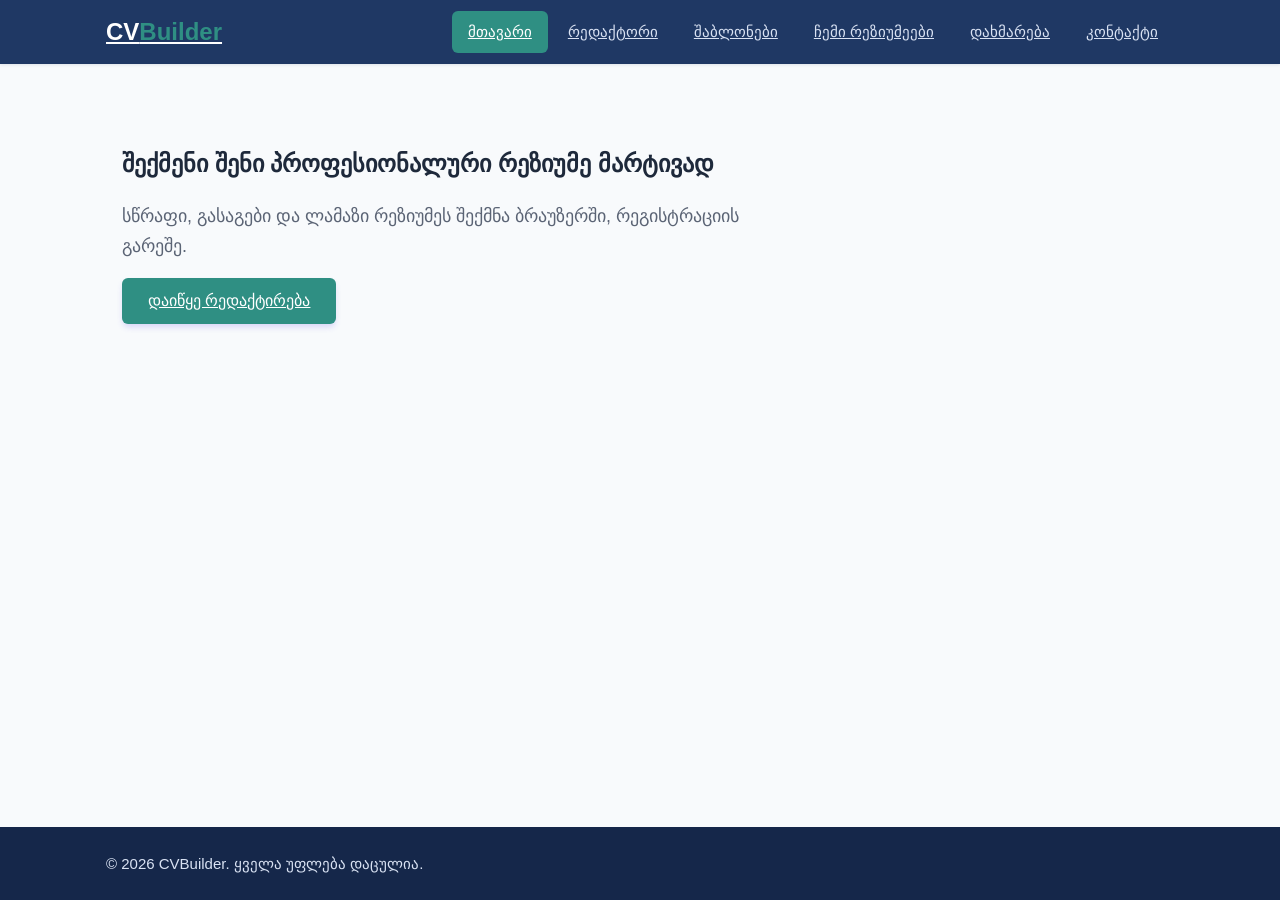
==== commit 078a24bb: "fix: clean up duplicate stylesheets and fix html navigation layout in index.html" ====
--- a/index.html
+++ b/index.html
@@ -4,15 +4,9 @@
     <meta charset="UTF-8" />
     <meta name="viewport" content="width=device-width, initial-scale=1.0" />
     <title>CVBuilder | მთავარი</title>
-<<<<<<< HEAD
     <link rel="stylesheet" href="./css/style.css" />
     <link rel="stylesheet" href="./css/layout.css" />
     <link rel="stylesheet" href="./css/components.css" />
-=======
-    <link rel="stylesheet" href="css/style.css" />
-    <link rel="stylesheet" href="css/layout.css" />
-    <link rel="stylesheet" href="css/components.css" />
->>>>>>> feature/global-styles
   </head>
   <body>
     <header class="site-header">
@@ -48,46 +42,24 @@
     </header>
 
     <main>
-      <section class="hero">
-        <h1>შექმენი პროფესიონალური რეზიუმე წუთებში</h1>
+      <section class="hero container">
+        <h1>შექმენი შენი პროფესიონალური რეზიუმე მარტივად</h1>
         <p>
-          CVBuilder გეხმარება, რომ ფორმატირებაზე დროის დაკარგვის გარეშე შექმნა
-          ლამაზი რეზიუმე პირდაპირ ბრაუზერში.
+          სწრაფი, გასაგები და ლამაზი რეზიუმეს შექმნა ბრაუზერში, რეგისტრაციის
+          გარეშე.
         </p>
-        <div class="hero-actions">
-          <a class="btn btn-primary" href="pages/editor.html">დაიწყე</a>
-          <a class="btn btn-outline" href="pages/templates.html"
-            >შაბლონების ნახვა</a
-          >
-        </div>
-      </section>
-
-      <section>
-        <h2>რატომ CVBuilder?</h2>
-        <div class="card-grid" style="margin-top: var(--space-lg)">
-          <article class="card">
-            <h3>რეალურ დროში პრევიუ</h3>
-            <p>ფორმის შევსებისას რეზიუმე მაშინვე ახლდება გვერდით.</p>
-          </article>
-          <article class="card">
-            <h3>რამდენიმე შაბლონი</h3>
-            <p>აირჩიე სტილი და ფერი, რომელიც შენს პროფესიას შეესაბამება.</p>
-          </article>
-          <article class="card">
-            <h3>ბეჭდვა და შენახვა</h3>
-            <p>რეზიუმე ამობეჭდე ან PDF-ად შეინახე ერთი დაკლიკებით.</p>
-          </article>
-        </div>
+        <a href="pages/editor.html" class="btn btn-primary"
+          >დაიწყე რედაქტირება</a
+        >
       </section>
     </main>
 
     <footer class="site-footer">
       <div class="container">
-        <p>&copy; 2026 CVBuilder</p>
-        <p>ავტორი: ნინო შარაშიძე</p>
+        <p>&copy; 2026 CVBuilder. ყველა უფლება დაცულია.</p>
       </div>
     </footer>
 
-    <script type="module" src="js/main.js"></script>
+    <script type="module" src="./js/main.js"></script>
   </body>
 </html>
--- a/css/style.css
+++ b/css/style.css
@@ -3,7 +3,6 @@
    ========================================== */
 
 :root {
-<<<<<<< HEAD
   --primary-color: #4f46e5;
   --primary-hover: #4338ca;
   --bg-color: #f8fafc;
@@ -12,7 +11,6 @@
   --text-muted: #64748b;
   --border-color: #e2e8f0;
   --transition-smooth: all 0.3s cubic-bezier(0.4, 0, 0.2, 1);
-=======
   /* ფერების პალიტრა */
   --color-primary: #1f3864;
   --color-primary-dark: #15274a;
@@ -92,7 +90,6 @@
 *::before,
 *::after {
   box-sizing: border-box;
->>>>>>> feature/global-styles
 }
 
 * {
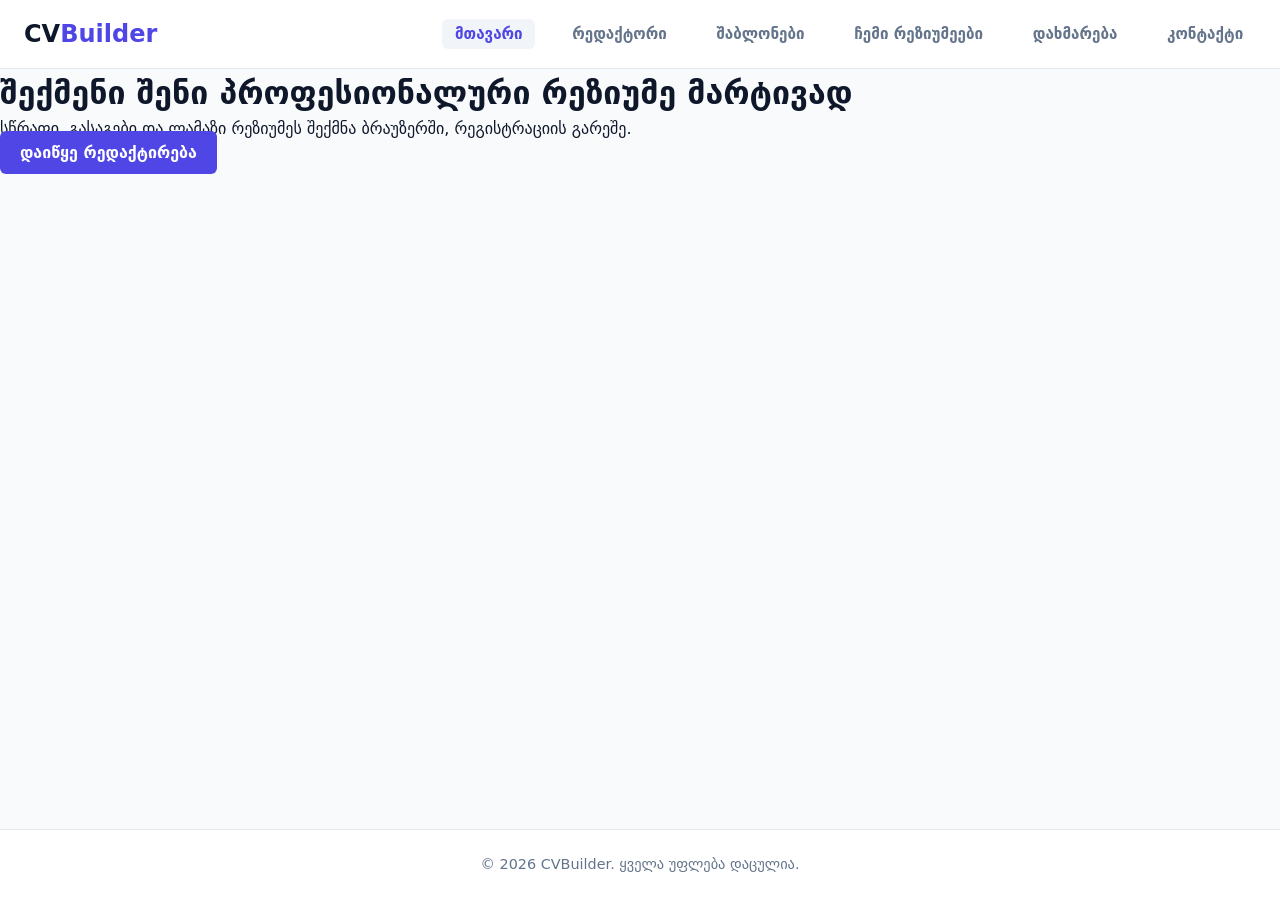
==== commit 8f9ac266: "fix: restore missing navigation and header elements in index.html" ====
--- a/index.html
+++ b/index.html
@@ -6,7 +6,7 @@
     <title>CVBuilder | მთავარი</title>
     <link rel="stylesheet" href="./css/style.css" />
     <link rel="stylesheet" href="./css/layout.css" />
-    <link rel="stylesheet" href="./css/components.css" />
+    <link rel="stylesheet" href="./css/templates.css" />
   </head>
   <body>
     <header class="site-header">
@@ -41,17 +41,13 @@
       </div>
     </header>
 
-    <main>
-      <section class="hero container">
-        <h1>შექმენი შენი პროფესიონალური რეზიუმე მარტივად</h1>
-        <p>
-          სწრაფი, გასაგები და ლამაზი რეზიუმეს შექმნა ბრაუზერში, რეგისტრაციის
-          გარეშე.
-        </p>
-        <a href="pages/editor.html" class="btn btn-primary"
-          >დაიწყე რედაქტირება</a
-        >
-      </section>
+    <main class="hero container">
+      <h1>შექმენი შენი პროფესიონალური რეზიუმე მარტივად</h1>
+      <p>
+        სწრაფი, გასაგები და ლამაზი რეზიუმეს შექმნა ბრაუზერში, რეგისტრაციის
+        გარეშე.
+      </p>
+      <a href="pages/editor.html" class="btn-primary">დაიწყე რედაქტირება</a>
     </main>
 
     <footer class="site-footer">
--- a/css/style.css
+++ b/css/style.css
@@ -1,207 +1,44 @@
-/* ==========================================
-   CV Builder - Enhanced Modern Styles
-   ========================================== */
-
 :root {
-  --primary-color: #4f46e5;
+  --primary: #4f46e5;
   --primary-hover: #4338ca;
-  --bg-color: #f8fafc;
+  --bg-main: #f8fafc;
   --card-bg: #ffffff;
-  --text-main: #1e293b;
+  --text-main: #0f172a;
   --text-muted: #64748b;
   --border-color: #e2e8f0;
-  --transition-smooth: all 0.3s cubic-bezier(0.4, 0, 0.2, 1);
-  /* ფერების პალიტრა */
-  --color-primary: #1f3864;
-  --color-primary-dark: #15274a;
-  --color-primary-light: #d9e2f3;
-  --color-accent: #2f8f83;
-  --color-accent-dark: #236e64;
-  --color-bg: #f5f7fb;
-  --color-surface: #ffffff;
-  --color-text: #1f2937;
-  --color-text-muted: #5b6475;
-  --color-border: #d3d9e4;
-  --color-danger: #c0392b;
-  --color-success: #2e7d32;
-
-  /* შრიფტები */
-  --font-main:
-    "Noto Sans Georgian", "Sylfaen", system-ui, -apple-system, "Segoe UI",
-    sans-serif;
-  --font-mono: Consolas, "Courier New", monospace;
-
-  /* ტექსტის ზომები */
-  --fs-xs: 0.8125rem;
-  --fs-sm: 0.9375rem;
-  --fs-base: 1rem;
-  --fs-lg: 1.125rem;
-  --fs-xl: 1.5rem;
-  --fs-2xl: 2rem;
-  --fs-3xl: 2.75rem;
-
-  /* წონა და line-height */
-  --fw-regular: 400;
-  --fw-medium: 500;
-  --fw-bold: 700;
-  --lh-tight: 1.25;
-  --lh-base: 1.6;
-
-  /* დაშორებები */
-  --space-xs: 0.25rem;
-  --space-sm: 0.5rem;
-  --space-md: 1rem;
-  --space-lg: 1.5rem;
-  --space-xl: 2.5rem;
-  --space-2xl: 4rem;
-
-  /* ფორმები, ჩრდილები, ანიმაცია */
+  --shadow-sm: 0 1px 3px rgba(0, 0, 0, 0.05);
+  --shadow-md:
+    0 4px 6px -1px rgba(0, 0, 0, 0.1), 0 2px 4px -1px rgba(0, 0, 0, 0.06);
+  --shadow-lg:
+    0 10px 15px -3px rgba(0, 0, 0, 0.1), 0 4px 6px -2px rgba(0, 0, 0, 0.05);
   --radius-sm: 6px;
   --radius-md: 10px;
   --radius-lg: 16px;
-  --shadow-sm: 0 1px 3px rgba(31, 56, 100, 0.12);
-  --shadow-md: 0 6px 18px rgba(31, 56, 100, 0.14);
-  --transition: 0.2s ease;
-
-  /* განლაგების ზომები */
-  --container-width: 1100px;
-  --header-height: 4rem;
-
-  /* მოდალური ფანჯარა */
-  --color-overlay: rgba(21, 39, 74, 0.6);
-  --z-modal: 100;
-}
-
-/* მცირე ეკრანებზე ზომების შემცირება */
-@media (max-width: 600px) {
-  :root {
-    --fs-3xl: 2rem;
-    --fs-2xl: 1.625rem;
-    --fs-xl: 1.25rem;
-  }
-}
-
-/* ---------- 2. Reset ---------- */
-[hidden] {
-  display: none !important;
-}
-
-*,
-*::before,
-*::after {
-  box-sizing: border-box;
+  --font-family:
+    system-ui, -apple-system, BlinkMacSystemFont, "Segoe UI", Roboto, sans-serif;
 }
 
 * {
   box-sizing: border-box;
   margin: 0;
   padding: 0;
-  font-family: "Inter", "Segoe UI", Tahoma, Geneva, Verdana, sans-serif;
 }
 
 body {
-  background-color: var(--bg-color);
+  font-family: var(--font-family);
+  background-color: var(--bg-main);
   color: var(--text-main);
-  line-height: 1.7;
+  line-height: 1.5;
   display: flex;
   flex-direction: column;
   min-height: 100vh;
 }
 
-/* Navbar */
-.navbar {
-  background: #ffffff;
-  border-bottom: 1px solid var(--border-color);
-  padding: 16px 0;
-  position: sticky;
-  top: 0;
-  z-index: 100;
-  box-shadow: 0 1px 3px rgba(0, 0, 0, 0.05);
+a {
+  text-decoration: none;
+  color: inherit;
 }
 
-.navbar .container {
-  display: flex;
-  justify-content: space-between;
-  align-items: center;
-  max-width: 1200px;
-  margin: 0 auto;
-  padding: 0 24px;
+ul {
+  list-style: none;
 }
-
-.navbar h1 {
-  font-size: 1.5rem;
-  font-weight: 700;
-  color: var(--primary-color);
-}
-
-.navbar nav a {
-  color: var(--text-muted);
-  text-decoration: none;
-  margin-left: 24px;
-  font-weight: 500;
-  transition: var(--transition-smooth);
-}
-
-.navbar nav a:hover,
-.navbar nav a.active {
-  color: var(--primary-color);
-}
-
-/* Container */
-.container {
-  width: 100%;
-  max-width: 1200px;
-  margin: 0 auto;
-  padding: 0 24px;
-}
-
-/* Main Content & Cards */
-main {
-  flex: 1;
-  padding: 40px 0;
-}
-
-/* Buttons */
-.btn,
-button,
-.btn-select-template {
-  background-color: var(--primary-color);
-  color: white;
-  border: none;
-  padding: 10px 20px;
-  border-radius: 8px;
-  font-weight: 600;
-  cursor: pointer;
-  transition: var(--transition-smooth);
-  box-shadow: 0 4px 6px -1px rgba(79, 70, 229, 0.2);
-}
-
-.btn:hover,
-button:hover,
-.btn-select-template:hover {
-  background-color: var(--primary-hover);
-  transform: translateY(-2px);
-  box-shadow: 0 6px 12px -2px rgba(79, 70, 229, 0.3);
-}
-
-/* Footer */
-.footer {
-  background: #ffffff;
-  border-top: 1px solid var(--border-color);
-  color: var(--text-muted);
-  text-align: center;
-  padding: 24px 0;
-  margin-top: auto;
-  font-size: 0.9rem;
-}
-
-/* Responsive */
-@media (max-width: 768px) {
-  .navbar .container {
-    flex-direction: column;
-    gap: 12px;
-  }
-  .navbar nav a {
-    margin: 0 10px;
-  }
-}
--- a/css/layout.css
+++ b/css/layout.css
@@ -1,176 +1,94 @@
-/* ==========================================================
-   CVBuilder | განლაგება (Flexbox და Grid)
-   ========================================================== */
+/* Site Header */
+.site-header {
+  background: var(--card-bg);
+  border-bottom: 1px solid var(--border-color);
+  position: sticky;
+  top: 0;
+  z-index: 100;
+}
 
-/* ---------- გვერდის ჩონჩხი: header, main, footer ---------- */
-body {
+.site-header .container {
+  max-width: 1280px;
+  margin: 0 auto;
+  padding: 1rem 1.5rem;
   display: flex;
-  flex-direction: column;
-  min-height: 100vh;
+  justify-content: space-between;
+  align-items: center;
+}
+
+.logo {
+  font-size: 1.5rem;
+  font-weight: 800;
+  color: var(--text-main);
+}
+
+.logo span {
+  color: var(--primary);
+}
+
+.site-nav ul {
+  display: flex;
+  gap: 1.5rem;
+  align-items: center;
+}
+
+.nav-link {
+  color: var(--text-muted);
+  font-weight: 600;
+  font-size: 0.95rem;
+  transition: color 0.2s ease;
+  padding: 0.4rem 0.8rem;
+  border-radius: var(--radius-sm);
+}
+
+.nav-link:hover,
+.nav-link[aria-current="page"] {
+  color: var(--primary);
+  background-color: #f1f5f9;
+}
+
+.nav-toggle {
+  display: none;
+  background: none;
+  border: 2px solid var(--border-color);
+  padding: 0.4rem 0.8rem;
+  border-radius: var(--radius-sm);
+  cursor: pointer;
+  font-weight: 600;
+  color: var(--text-main);
 }
 
 main {
   flex: 1;
   width: 100%;
-  max-width: var(--container-width);
-  margin-inline: auto;
-  padding: var(--space-xl) var(--space-md);
 }
 
-.container {
-  width: 100%;
-  max-width: var(--container-width);
-  margin-inline: auto;
-  padding-inline: var(--space-md);
+.site-footer {
+  background: var(--card-bg);
+  border-top: 1px solid var(--border-color);
+  text-align: center;
+  padding: 1.5rem;
+  color: var(--text-muted);
+  font-size: 0.9rem;
+  margin-top: auto;
 }
 
-/* ---------- Header და ნავიგაცია (Flexbox) ---------- */
-.site-header {
-  background-color: var(--color-primary);
-  color: var(--color-surface);
-  box-shadow: var(--shadow-sm);
-}
-
-.site-header .container {
-  display: flex;
-  align-items: center;
-  justify-content: space-between;
-  flex-wrap: wrap;
-  gap: var(--space-md);
-  min-height: var(--header-height);
-}
-
-.site-nav ul {
-  display: flex;
-  flex-wrap: wrap;
-  gap: var(--space-xs);
-  list-style: none;
-  padding: 0;
-}
-
-/* ---------- Footer (Flexbox) ---------- */
-.site-footer {
-  background-color: var(--color-primary-dark);
-  color: var(--color-primary-light);
-  font-size: var(--fs-sm);
-}
-
-.site-footer .container {
-  display: flex;
-  align-items: center;
-  justify-content: space-between;
-  flex-wrap: wrap;
-  gap: var(--space-sm);
-  padding-block: var(--space-lg);
-}
-
-.site-footer p {
-  margin: 0;
-}
-
-/* ---------- გვერდის სათაური ---------- */
-.page-header {
-  margin-bottom: var(--space-xl);
-}
-
-.page-header h1 {
-  margin-bottom: var(--space-sm);
-}
-
-.page-header p {
-  font-size: var(--fs-lg);
-  color: var(--color-text-muted);
-  margin-bottom: 0;
-}
-
-/* ---------- Hero (მთავარი გვერდი) ---------- */
-.hero {
-  display: flex;
-  flex-direction: column;
-  align-items: flex-start;
-  gap: var(--space-md);
-  padding-block: var(--space-xl);
-  margin-bottom: var(--space-xl);
-}
-
-.hero p {
-  max-width: 40rem;
-  font-size: var(--fs-lg);
-  color: var(--color-text-muted);
-}
-
-.hero-actions {
-  display: flex;
-  flex-wrap: wrap;
-  gap: var(--space-md);
-}
-
-/* ---------- ბარათების ბადე (Grid) ---------- */
-.card-grid {
-  display: grid;
-  grid-template-columns: repeat(auto-fit, minmax(16rem, 1fr));
-  gap: var(--space-lg);
-}
-
-/* ---------- რედაქტორი: ფორმა + პრევიუ (Grid) ---------- */
-.editor-layout {
-  display: grid;
-  grid-template-columns: 1fr 1fr;
-  gap: var(--space-lg);
-  align-items: start;
-}
-
-.form-row {
-  display: grid;
-  grid-template-columns: 1fr 1fr;
-  gap: var(--space-md);
-}
-
-/* ---------- ინსტრუმენტთა პანელი (ძებნა + ფილტრი) ---------- */
-.toolbar {
-  display: grid;
-  grid-template-columns: 2fr 1fr;
-  gap: var(--space-md);
-  margin-bottom: var(--space-lg);
-}
-
-.contact-form {
-  max-width: 36rem;
-}
-
-/* ---------- Responsive ---------- */
-
-/* დესკტოპი: პრევიუ ეკრანზე რჩება სქროლისას */
-@media (min-width: 901px) {
-  .preview-panel {
-    position: sticky;
-    top: var(--space-lg);
-    max-height: calc(100vh - var(--space-xl));
-    overflow-y: auto;
-  }
-}
-
-/* ტაბლეტი */
-@media (max-width: 900px) {
-  .editor-layout {
-    grid-template-columns: 1fr;
-  }
-
-  main {
-    padding-block: var(--space-lg);
-  }
-}
-
-/* მობილური */
-@media (max-width: 700px) {
-  .site-header .nav-toggle {
-    display: inline-block;
+/* Mobile Navigation */
+@media (max-width: 768px) {
+  .nav-toggle {
+    display: block;
   }
 
   .site-nav {
     display: none;
-    width: 100%;
-    padding-bottom: var(--space-md);
+    position: absolute;
+    top: 100%;
+    left: 0;
+    right: 0;
+    background: var(--card-bg);
+    border-bottom: 1px solid var(--border-color);
+    box-shadow: var(--shadow-lg);
+    padding: 1rem;
   }
 
   .site-nav.is-open {
@@ -179,23 +97,7 @@
 
   .site-nav ul {
     flex-direction: column;
-  }
-
-  .toolbar,
-  .form-row {
-    grid-template-columns: 1fr;
-  }
-
-  .site-footer .container {
-    flex-direction: column;
-    align-items: flex-start;
-  }
-
-  .input-with-button {
-    flex-direction: column;
-  }
-
-  .modal__actions .btn {
-    flex: 1 1 100%;
+    align-items: stretch;
+    gap: 0.5rem;
   }
 }
--- a/css/templates.css
+++ b/css/templates.css
@@ -0,0 +1,70 @@
+.templates-grid {
+  display: grid;
+  grid-template-columns: repeat(auto-fit, minmax(300px, 1fr));
+  gap: 2rem;
+  margin-top: 2rem;
+}
+
+.template-card {
+  background: var(--card-bg);
+  border: 1px solid var(--border-color);
+  border-radius: var(--radius-md);
+  overflow: hidden;
+  box-shadow: var(--shadow-sm);
+  transition:
+    transform 0.2s ease,
+    box-shadow 0.2s ease;
+  display: flex;
+  flex-direction: column;
+}
+
+.template-card:hover {
+  transform: translateY(-4px);
+  box-shadow: var(--shadow-lg);
+}
+
+.template-preview-img {
+  height: 200px;
+  background: #f1f5f9;
+  display: flex;
+  align-items: center;
+  justify-content: center;
+  color: var(--text-muted);
+  font-weight: 700;
+  border-bottom: 1px solid var(--border-color);
+}
+
+.template-info {
+  padding: 1.5rem;
+  display: flex;
+  flex-direction: column;
+  flex: 1;
+}
+
+.template-info h3 {
+  font-size: 1.25rem;
+  margin-bottom: 0.5rem;
+}
+
+.template-info p {
+  color: var(--text-muted);
+  font-size: 0.9rem;
+  margin-bottom: 1.5rem;
+  flex: 1;
+}
+
+.btn-primary {
+  background-color: var(--primary);
+  color: white;
+  padding: 0.75rem 1.25rem;
+  border-radius: var(--radius-sm);
+  font-weight: 600;
+  text-align: center;
+  border: none;
+  cursor: pointer;
+  transition: background-color 0.2s ease;
+}
+
+.btn-primary:hover {
+  background-color: var(--primary-hover);
+}
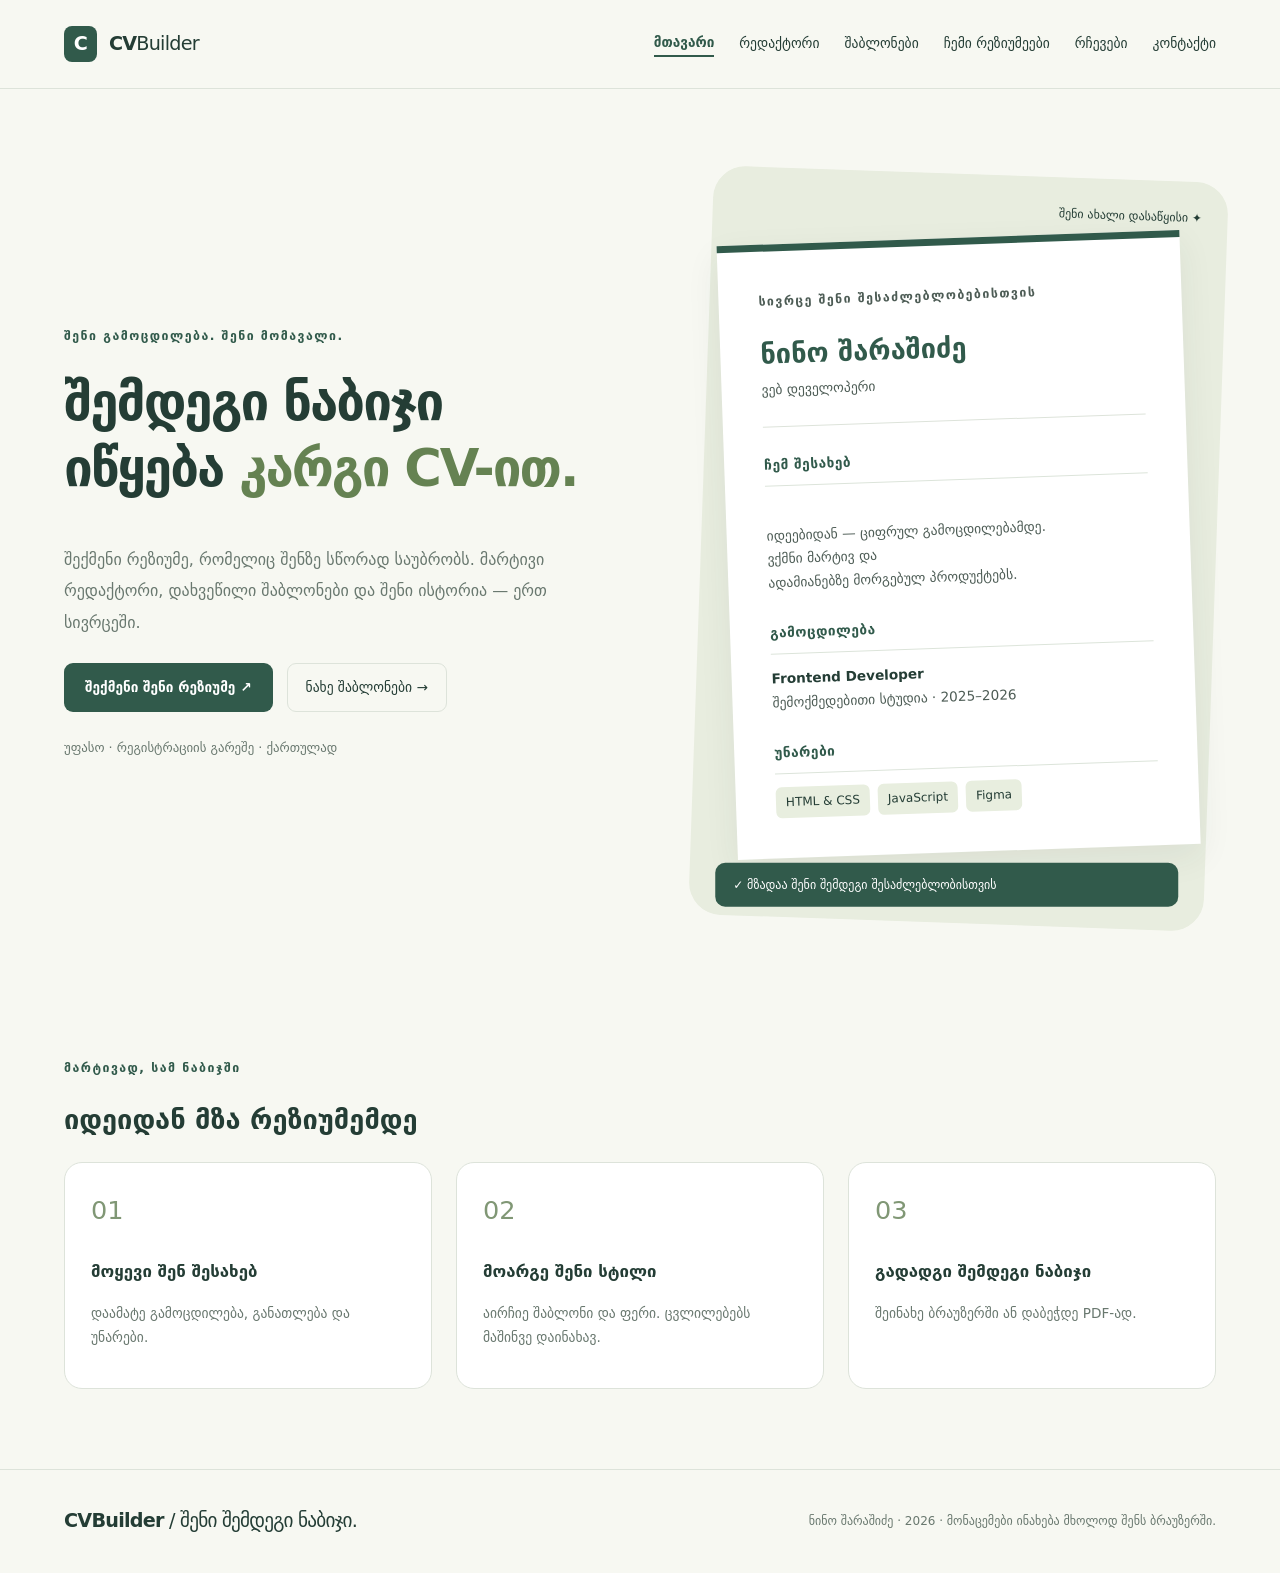
==== commit 6d1cebff: "feat: promote approved CVBuilder rebuild to site root" ====
--- a/index.html
+++ b/index.html
@@ -1,61 +1,108 @@
 <!doctype html>
 <html lang="ka">
   <head>
-    <meta charset="UTF-8" />
-    <meta name="viewport" content="width=device-width, initial-scale=1.0" />
-    <title>CVBuilder | მთავარი</title>
-    <link rel="stylesheet" href="./css/style.css" />
-    <link rel="stylesheet" href="./css/layout.css" />
-    <link rel="stylesheet" href="./css/templates.css" />
+    <meta charset="utf-8" />
+    <meta name="viewport" content="width=device-width,initial-scale=1" />
+    <meta
+      name="description"
+      content="შექმენი პროფესიონალური რეზიუმე უფასოდ, რეგისტრაციის გარეშე."
+    />
+    <title>მთავარი · CVBuilder</title>
+    <link rel="stylesheet" href="css/base.css" />
+    <link rel="stylesheet" href="css/layout.css" />
+    <link rel="stylesheet" href="css/components.css" />
+    <link rel="stylesheet" href="css/templates.css" />
+    <link rel="stylesheet" href="css/print.css" />
   </head>
   <body>
-    <header class="site-header">
-      <div class="container">
-        <a class="logo" href="index.html">CV<span>Builder</span></a>
-        <button
-          type="button"
-          class="nav-toggle"
-          aria-expanded="false"
-          aria-controls="site-nav"
-        >
-          მენიუ
-        </button>
-        <nav class="site-nav" id="site-nav" aria-label="მთავარი ნავიგაცია">
-          <ul>
-            <li>
-              <a class="nav-link" href="index.html" aria-current="page"
-                >მთავარი</a
-              >
-            </li>
-            <li><a class="nav-link" href="pages/editor.html">რედაქტორი</a></li>
-            <li>
-              <a class="nav-link" href="pages/templates.html">შაბლონები</a>
-            </li>
-            <li>
-              <a class="nav-link" href="pages/my-cvs.html">ჩემი რეზიუმეები</a>
-            </li>
-            <li><a class="nav-link" href="pages/help.html">დახმარება</a></li>
-            <li><a class="nav-link" href="pages/contact.html">კონტაქტი</a></li>
-          </ul>
-        </nav>
-      </div>
+    <a class="skip" href="#main">შინაარსზე გადასვლა</a>
+    <header>
+      <a class="logo" href="index.html"
+        ><span class="brand-icon">C</span> CV<span>Builder</span></a
+      ><button id="menu" aria-controls="navigation" aria-expanded="false">
+        მენიუ ☰
+      </button>
+      <nav id="navigation" aria-label="მთავარი">
+        <a href="index.html" aria-current="page">მთავარი</a
+        ><a href="pages/editor.html">რედაქტორი</a
+        ><a href="pages/templates.html">შაბლონები</a
+        ><a href="pages/my-cvs.html">ჩემი რეზიუმეები</a
+        ><a href="pages/help.html">რჩევები</a
+        ><a href="pages/contact.html">კონტაქტი</a>
+      </nav>
     </header>
-
-    <main class="hero container">
-      <h1>შექმენი შენი პროფესიონალური რეზიუმე მარტივად</h1>
-      <p>
-        სწრაფი, გასაგები და ლამაზი რეზიუმეს შექმნა ბრაუზერში, რეგისტრაციის
-        გარეშე.
-      </p>
-      <a href="pages/editor.html" class="btn-primary">დაიწყე რედაქტირება</a>
+    <main id="main">
+      <section class="hero">
+        <div>
+          <p class="eyebrow">შენი გამოცდილება. შენი მომავალი.</p>
+          <h1>შემდეგი ნაბიჯი<br />იწყება <em>კარგი CV-ით.</em></h1>
+          <p class="lead">
+            შექმენი რეზიუმე, რომელიც შენზე სწორად საუბრობს. მარტივი რედაქტორი,
+            დახვეწილი შაბლონები და შენი ისტორია — ერთ სივრცეში.
+          </p>
+          <div class="actions">
+            <a class="button" href="pages/editor.html"
+              >შექმენი შენი რეზიუმე ↗</a
+            ><a class="secondary" href="pages/templates.html"
+              >ნახე შაბლონები →</a
+            >
+          </div>
+          <p class="small">უფასო · რეგისტრაციის გარეშე · ქართულად</p>
+        </div>
+        <div class="hero-paper">
+          <div class="paper-tag">შენი ახალი დასაწყისი ✦</div>
+          <article class="resume modern">
+            <p class="eyebrow">სივრცე შენი შესაძლებლობებისთვის</p>
+            <h2>ნინო შარაშიძე</h2>
+            <p>ვებ დეველოპერი</p>
+            <hr />
+            <h3>ჩემ შესახებ</h3>
+            <p>
+              იდეებიდან — ციფრულ გამოცდილებამდე.<br />ვქმნი მარტივ და
+              ადამიანებზე მორგებულ პროდუქტებს.
+            </p>
+            <h3>გამოცდილება</h3>
+            <b>Frontend Developer</b>
+            <p>შემოქმედებითი სტუდია · 2025–2026</p>
+            <h3>უნარები</h3>
+            <div class="chips">
+              <span>HTML & CSS</span><span>JavaScript</span><span>Figma</span>
+            </div>
+          </article>
+          <span class="floating-note"
+            >✓ მზადაა შენი შემდეგი შესაძლებლობისთვის</span
+          >
+        </div>
+      </section>
+      <section class="section">
+        <p class="eyebrow">მარტივად, სამ ნაბიჯში</p>
+        <h2>იდეიდან მზა რეზიუმემდე</h2>
+        <div class="cards">
+          <article class="card">
+            <span class="number">01</span>
+            <h3>მოყევი შენ შესახებ</h3>
+            <p>დაამატე გამოცდილება, განათლება და უნარები.</p>
+          </article>
+          <article class="card">
+            <span class="number">02</span>
+            <h3>მოარგე შენი სტილი</h3>
+            <p>აირჩიე შაბლონი და ფერი. ცვლილებებს მაშინვე დაინახავ.</p>
+          </article>
+          <article class="card">
+            <span class="number">03</span>
+            <h3>გადადგი შემდეგი ნაბიჯი</h3>
+            <p>შეინახე ბრაუზერში ან დაბეჭდე PDF-ად.</p>
+          </article>
+        </div>
+      </section>
     </main>
-
-    <footer class="site-footer">
-      <div class="container">
-        <p>&copy; 2026 CVBuilder. ყველა უფლება დაცულია.</p>
-      </div>
+    <footer>
+      <a class="logo" href="index.html"
+        >CVBuilder<span> / შენი შემდეგი ნაბიჯი.</span></a
+      >
+      <p>ნინო შარაშიძე · 2026 · მონაცემები ინახება მხოლოდ შენს ბრაუზერში.</p>
     </footer>
-
-    <script type="module" src="./js/main.js"></script>
+    <script type="module" src="js/main.js"></script>
+    <script type="module" src="js/pages.js"></script>
   </body>
 </html>
--- a/css/base.css
+++ b/css/base.css
@@ -0,0 +1,100 @@
+:root {
+  --ink: #243d35;
+  --muted: #69786f;
+  --accent: #315a4b;
+  --paper: #fff;
+  --bg: #f7f8f2;
+  --line: #dde3da;
+  --soft: #e8eedf;
+  --radius: 18px;
+  --space: 24px;
+  font-family:
+    system-ui,
+    -apple-system,
+    sans-serif;
+  color: var(--ink);
+  background: var(--bg);
+  line-height: 1.7;
+}
+* {
+  box-sizing: border-box;
+}
+body {
+  margin: 0;
+}
+a {
+  color: inherit;
+  text-decoration: none;
+}
+button,
+input,
+select,
+textarea {
+  font: inherit;
+}
+h1,
+h2,
+h3,
+p {
+  margin-top: 0;
+}
+h1 {
+  font-size: clamp(2rem, 4vw, 3.8rem);
+  line-height: 1.3;
+  letter-spacing: -0.04em;
+}
+h2 {
+  line-height: 1.4;
+  font-size: 1.7rem;
+}
+p {
+  color: var(--muted);
+}
+em {
+  font-style: normal;
+  color: #658252;
+}
+button,
+a,
+input,
+textarea,
+select,
+summary {
+  touch-action: manipulation;
+}
+button:focus-visible,
+a:focus-visible,
+summary:focus-visible {
+  outline: 3px solid #bd7137;
+  outline-offset: 5px;
+}
+.eyebrow {
+  text-transform: uppercase;
+  font-size: 0.77rem;
+  letter-spacing: 0.12em;
+  color: var(--accent);
+  font-weight: 700;
+  margin-bottom: 22px;
+}
+.small,
+small {
+  font-size: 0.8rem;
+}
+.skip {
+  position: absolute;
+  top: -100px;
+  background: white;
+  padding: 10px;
+}
+.skip:focus {
+  top: 0;
+  z-index: 10;
+}
+hr {
+  border: 0;
+  border-top: 1px solid var(--line);
+  margin: 25px 0;
+}
+[hidden] {
+  display: none !important;
+}
--- a/css/layout.css
+++ b/css/layout.css
@@ -1,103 +1,204 @@
-/* Site Header */
-.site-header {
-  background: var(--card-bg);
-  border-bottom: 1px solid var(--border-color);
+header {
+  max-width: 1400px;
+  margin: auto;
+  display: flex;
+  align-items: center;
+  justify-content: space-between;
+  padding: 26px 5%;
+  gap: 30px;
+  border-bottom: 1px solid var(--line);
+}
+nav {
+  display: flex;
+  gap: 25px;
+  font-size: 0.85rem;
+  align-items: center;
+}
+nav a[aria-current] {
+  color: var(--accent);
+  font-weight: 750;
+  border-bottom: 2px solid;
+}
+main {
+  max-width: 1280px;
+  margin: auto;
+  padding: 0 5% 80px;
+  min-height: 70vh;
+}
+.hero {
+  display: grid;
+  grid-template-columns: 1.1fr 1fr;
+  gap: 70px;
+  align-items: center;
+  padding: 85px 0 70px;
+}
+.lead {
+  font-size: 1rem;
+  max-width: 530px;
+  line-height: 1.95;
+}
+.section {
+  padding-top: 65px;
+}
+.cards {
+  display: grid;
+  grid-template-columns: repeat(3, minmax(0, 1fr));
+  gap: 24px;
+}
+.page-heading {
+  padding: 60px 0 35px;
+  max-width: 850px;
+}
+.page-heading h1 {
+  font-size: clamp(1.9rem, 3vw, 2.7rem);
+}
+.editor-layout {
+  display: grid;
+  grid-template-columns: 1fr 1fr;
+  gap: 35px;
+  align-items: start;
+}
+.preview-panel {
   position: sticky;
-  top: 0;
-  z-index: 100;
-}
-
-.site-header .container {
-  max-width: 1280px;
-  margin: 0 auto;
-  padding: 1rem 1.5rem;
+  top: 20px;
+  background: #e8ece3;
+  padding: 24px;
+  border-radius: var(--radius);
+}
+.preview-label {
   display: flex;
   justify-content: space-between;
-  align-items: center;
-}
-
-.logo {
-  font-size: 1.5rem;
-  font-weight: 800;
-  color: var(--text-main);
-}
-
-.logo span {
-  color: var(--primary);
-}
-
-.site-nav ul {
-  display: flex;
-  gap: 1.5rem;
-  align-items: center;
-}
-
-.nav-link {
-  color: var(--text-muted);
-  font-weight: 600;
-  font-size: 0.95rem;
-  transition: color 0.2s ease;
-  padding: 0.4rem 0.8rem;
-  border-radius: var(--radius-sm);
-}
-
-.nav-link:hover,
-.nav-link[aria-current="page"] {
-  color: var(--primary);
-  background-color: #f1f5f9;
-}
-
-.nav-toggle {
+  font-size: 0.75rem;
+  margin-bottom: 18px;
+}
+.form-grid {
+  display: grid;
+  grid-template-columns: 1fr 1fr;
+  gap: 16px;
+}
+footer {
+  border-top: 1px solid var(--line);
+  padding: 35px 5%;
+  display: flex;
+  justify-content: space-between;
+  gap: 30px;
+  align-items: center;
+}
+footer p {
+  font-size: 0.75rem;
+  margin: 0;
+}
+.help-list,
+.contact {
+  max-width: 760px;
+}
+.hero-paper {
+  position: relative;
+  padding: 26px;
+  background: #e8eddf;
+  border-radius: 32px;
+  transform: rotate(2deg);
+}
+.hero-paper .resume {
+  transform: rotate(-4deg);
+}
+.paper-tag {
+  font-size: 0.75rem;
+  text-align: right;
+  margin-bottom: 18px;
+}
+.floating-note {
+  display: block;
+  font-size: 0.75rem;
+  background: var(--accent);
+  color: white;
+  padding: 12px 18px;
+  position: relative;
+  bottom: -10px;
+  border-radius: 10px;
+  transform: rotate(-2deg);
+}
+#menu {
   display: none;
-  background: none;
-  border: 2px solid var(--border-color);
-  padding: 0.4rem 0.8rem;
-  border-radius: var(--radius-sm);
-  cursor: pointer;
-  font-weight: 600;
-  color: var(--text-main);
-}
-
-main {
-  flex: 1;
-  width: 100%;
-}
-
-.site-footer {
-  background: var(--card-bg);
-  border-top: 1px solid var(--border-color);
-  text-align: center;
-  padding: 1.5rem;
-  color: var(--text-muted);
-  font-size: 0.9rem;
-  margin-top: auto;
-}
-
-/* Mobile Navigation */
-@media (max-width: 768px) {
-  .nav-toggle {
+}
+@media (max-width: 1050px) {
+  nav {
+    gap: 12px;
+    font-size: 0.75rem;
+  }
+  .hero {
+    gap: 30px;
+  }
+  .cards {
+    gap: 15px;
+  }
+  .editor-layout {
+    gap: 18px;
+  }
+  .form-grid {
+    grid-template-columns: 1fr;
+  }
+}
+@media (max-width: 780px) {
+  header {
+    flex-wrap: wrap;
+    padding: 20px 5%;
+  }
+  #menu {
     display: block;
   }
-
-  .site-nav {
+  nav {
     display: none;
-    position: absolute;
-    top: 100%;
-    left: 0;
-    right: 0;
-    background: var(--card-bg);
-    border-bottom: 1px solid var(--border-color);
-    box-shadow: var(--shadow-lg);
-    padding: 1rem;
-  }
-
-  .site-nav.is-open {
-    display: block;
-  }
-
-  .site-nav ul {
+    width: 100%;
     flex-direction: column;
     align-items: stretch;
-    gap: 0.5rem;
-  }
-}
+    font-size: 1rem;
+  }
+  nav.open {
+    display: flex;
+  }
+  .hero {
+    grid-template-columns: 1fr;
+    padding-top: 45px;
+    gap: 45px;
+  }
+  .hero-paper {
+    max-width: 480px;
+    margin: auto;
+  }
+  .cards,
+  .editor-layout {
+    grid-template-columns: 1fr;
+  }
+  .preview-panel {
+    position: static;
+  }
+  .form-grid {
+    grid-template-columns: 1fr 1fr;
+  }
+  footer {
+    flex-direction: column;
+    align-items: start;
+  }
+  .page-heading {
+    padding-top: 35px;
+  }
+  .section {
+    padding-top: 40px;
+  }
+}
+@media (max-width: 420px) {
+  .form-grid {
+    grid-template-columns: 1fr;
+  }
+  .preview-panel {
+    padding: 12px;
+  }
+  .resume {
+    padding: 24px !important;
+  }
+  .actions {
+    align-items: stretch;
+    flex-direction: column;
+  }
+}
--- a/css/components.css
+++ b/css/components.css
@@ -0,0 +1,184 @@
+.logo {
+  font-weight: 800;
+  font-size: 1.2rem;
+  white-space: nowrap;
+  letter-spacing: -0.04em;
+}
+.logo > span:not(.brand-icon) {
+  font-weight: 400;
+}
+.brand-icon {
+  display: inline-grid;
+  place-items: center;
+  background: var(--accent);
+  color: white;
+  width: 33px;
+  height: 36px;
+  border-radius: 8px;
+  margin-right: 6px;
+}
+.actions {
+  display: flex;
+  gap: 14px;
+  align-items: center;
+  flex-wrap: wrap;
+  margin: 25px 0;
+}
+button,
+.button {
+  display: inline-block;
+  border: 1px solid transparent;
+  border-radius: 9px;
+  padding: 12px 20px;
+  background: var(--accent);
+  color: white;
+  cursor: pointer;
+  font-weight: 650;
+  font-size: 0.85rem;
+}
+button:hover,
+.button:hover {
+  filter: brightness(0.92);
+}
+button:disabled {
+  opacity: 0.4;
+  cursor: default;
+}
+.secondary {
+  background: transparent;
+  color: var(--ink);
+  border: 1px solid var(--line);
+  padding: 12px 18px;
+  border-radius: 9px;
+  font-size: 0.85rem;
+}
+.card {
+  background: var(--paper);
+  border: 1px solid var(--line);
+  border-radius: var(--radius);
+  padding: 26px;
+}
+.card h3 {
+  font-size: 1.05rem;
+}
+.card p {
+  font-size: 0.85rem;
+}
+.number {
+  display: block;
+  color: #809775;
+  font-size: 1.6rem;
+  margin-bottom: 25px;
+}
+fieldset {
+  border: 1px solid var(--line);
+  border-radius: var(--radius);
+  padding: 22px;
+  margin: 0 0 25px;
+  background: var(--paper);
+  min-width: 0;
+}
+legend {
+  font-weight: 750;
+  padding: 0 8px;
+  font-size: 0.9rem;
+}
+label {
+  display: block;
+  font-size: 0.8rem;
+  font-weight: 650;
+  margin: 12px 0 7px;
+}
+input,
+textarea,
+select {
+  width: 100%;
+  border: 1px solid #cbd5ca;
+  border-radius: 8px;
+  padding: 11px 12px;
+  background: #fcfdfb;
+  color: var(--ink);
+  min-width: 0;
+}
+textarea {
+  resize: vertical;
+}
+input:focus,
+textarea:focus,
+select:focus {
+  outline: 2px solid #77976c;
+  outline-offset: 2px;
+}
+input[type="color"] {
+  height: 48px;
+  padding: 5px;
+}
+.error {
+  display: block;
+  color: #a1392d;
+}
+.error:empty {
+  display: none;
+}
+[aria-invalid="true"] {
+  border-color: #a1392d;
+}
+.entry {
+  border-bottom: 1px solid var(--line);
+  padding-bottom: 18px;
+  margin-bottom: 18px;
+}
+.section-controls {
+  display: flex;
+  gap: 8px;
+  margin: 8px 0;
+}
+.section-controls button,
+.remove {
+  font-size: 0.75rem;
+  padding: 6px 12px;
+}
+.chips {
+  display: flex;
+  gap: 8px;
+  flex-wrap: wrap;
+}
+.chips span {
+  background: var(--soft);
+  padding: 5px 10px;
+  border-radius: 6px;
+  font-size: 0.75rem;
+}
+details {
+  border-bottom: 1px solid var(--line);
+  padding: 22px 0;
+}
+summary {
+  font-weight: 700;
+  cursor: pointer;
+}
+details p {
+  margin-top: 18px;
+}
+dialog {
+  border: 1px solid var(--line);
+  border-radius: var(--radius);
+  padding: 30px;
+  max-width: 90vw;
+}
+dialog::backdrop {
+  background: #13251c80;
+}
+#status {
+  white-space: pre-line;
+}
+#search {
+  max-width: 550px;
+}
+.empty {
+  grid-column: 1/-1;
+  padding: 45px;
+  text-align: center;
+  background: var(--soft);
+  border-radius: var(--radius);
+}
--- a/css/templates.css
+++ b/css/templates.css
@@ -1,70 +1,75 @@
-.templates-grid {
-  display: grid;
-  grid-template-columns: repeat(auto-fit, minmax(300px, 1fr));
-  gap: 2rem;
-  margin-top: 2rem;
+.resume {
+  --cv-accent: #315a4b;
+  background: white;
+  padding: 40px;
+  min-height: 560px;
+  box-shadow: 0 12px 35px #243d3512;
+  overflow-wrap: anywhere;
+  color: #243d35;
+  font-size: 0.85rem;
+  line-height: 1.75;
 }
-
-.template-card {
-  background: var(--card-bg);
-  border: 1px solid var(--border-color);
-  border-radius: var(--radius-md);
-  overflow: hidden;
-  box-shadow: var(--shadow-sm);
-  transition:
-    transform 0.2s ease,
-    box-shadow 0.2s ease;
-  display: flex;
-  flex-direction: column;
+.resume h2 {
+  color: var(--cv-accent);
+  font-size: 1.7rem;
+  margin-bottom: 5px;
 }
-
-.template-card:hover {
-  transform: translateY(-4px);
-  box-shadow: var(--shadow-lg);
+.resume h3 {
+  color: var(--cv-accent);
+  font-size: 0.85rem;
+  letter-spacing: 0.04em;
+  border-bottom: 1px solid #dce4da;
+  padding-bottom: 8px;
+  margin-top: 26px;
 }
-
-.template-preview-img {
-  height: 200px;
-  background: #f1f5f9;
-  display: flex;
-  align-items: center;
-  justify-content: center;
-  color: var(--text-muted);
-  font-weight: 700;
-  border-bottom: 1px solid var(--border-color);
+.resume p {
+  color: #4d5c55;
+  white-space: pre-line;
 }
-
-.template-info {
-  padding: 1.5rem;
-  display: flex;
-  flex-direction: column;
-  flex: 1;
+.resume .contact-line {
+  font-size: 0.75rem;
 }
-
-.template-info h3 {
-  font-size: 1.25rem;
-  margin-bottom: 0.5rem;
+.resume .item {
+  margin-bottom: 18px;
+  break-inside: avoid;
 }
-
-.template-info p {
-  color: var(--text-muted);
-  font-size: 0.9rem;
-  margin-bottom: 1.5rem;
-  flex: 1;
+.resume.modern {
+  border-top: 7px solid var(--cv-accent);
 }
-
-.btn-primary {
-  background-color: var(--primary);
-  color: white;
-  padding: 0.75rem 1.25rem;
-  border-radius: var(--radius-sm);
-  font-weight: 600;
+.resume.classic {
+  font-family: Georgia, serif;
+  border: 1px solid #ddd;
+}
+.resume.classic h2,
+.resume.classic > .contact-line,
+.resume.classic > .job-title {
   text-align: center;
-  border: none;
-  cursor: pointer;
-  transition: background-color 0.2s ease;
 }
-
-.btn-primary:hover {
-  background-color: var(--primary-hover);
+.resume.classic h3 {
+  border-bottom: 2px solid var(--cv-accent);
 }
+.resume.minimal {
+  border-left: 3px solid var(--cv-accent);
+}
+.resume.minimal h3 {
+  border: 0;
+}
+.miniature {
+  min-height: 360px;
+  padding: 25px;
+  font-size: 0.7rem;
+}
+.miniature h2 {
+  font-size: 1.3rem;
+}
+.template-gallery .card {
+  padding: 18px;
+}
+.template-gallery .card > h2 {
+  font-size: 1.1rem;
+  margin-top: 25px;
+}
+.template-gallery .button {
+  width: 100%;
+  text-align: center;
+}
--- a/css/print.css
+++ b/css/print.css
@@ -0,0 +1,56 @@
+@media print {
+  @page {
+    size: A4;
+    margin: 14mm;
+  }
+  body {
+    background: white;
+  }
+  header,
+  footer,
+  .skip,
+  .page-heading,
+  #cv-form,
+  .preview-label {
+    display: none !important;
+  }
+  main {
+    padding: 0;
+    max-width: none;
+  }
+  .editor-layout {
+    display: block;
+  }
+  .preview-panel {
+    position: static;
+    padding: 0;
+    background: none;
+    border-radius: 0;
+  }
+  .resume {
+    box-shadow: none;
+    min-height: 0;
+    padding: 0 !important;
+    font-size: 10pt;
+    color: #111;
+    print-color-adjust: exact;
+    -webkit-print-color-adjust: exact;
+  }
+  .resume h2 {
+    font-size: 23pt;
+  }
+  .resume h3 {
+    break-after: avoid;
+  }
+  .resume p {
+    orphans: 3;
+    widows: 3;
+  }
+  .resume section {
+    margin-top: 20px;
+  }
+  .resume.classic,
+  .resume.minimal {
+    border: 0;
+  }
+}
